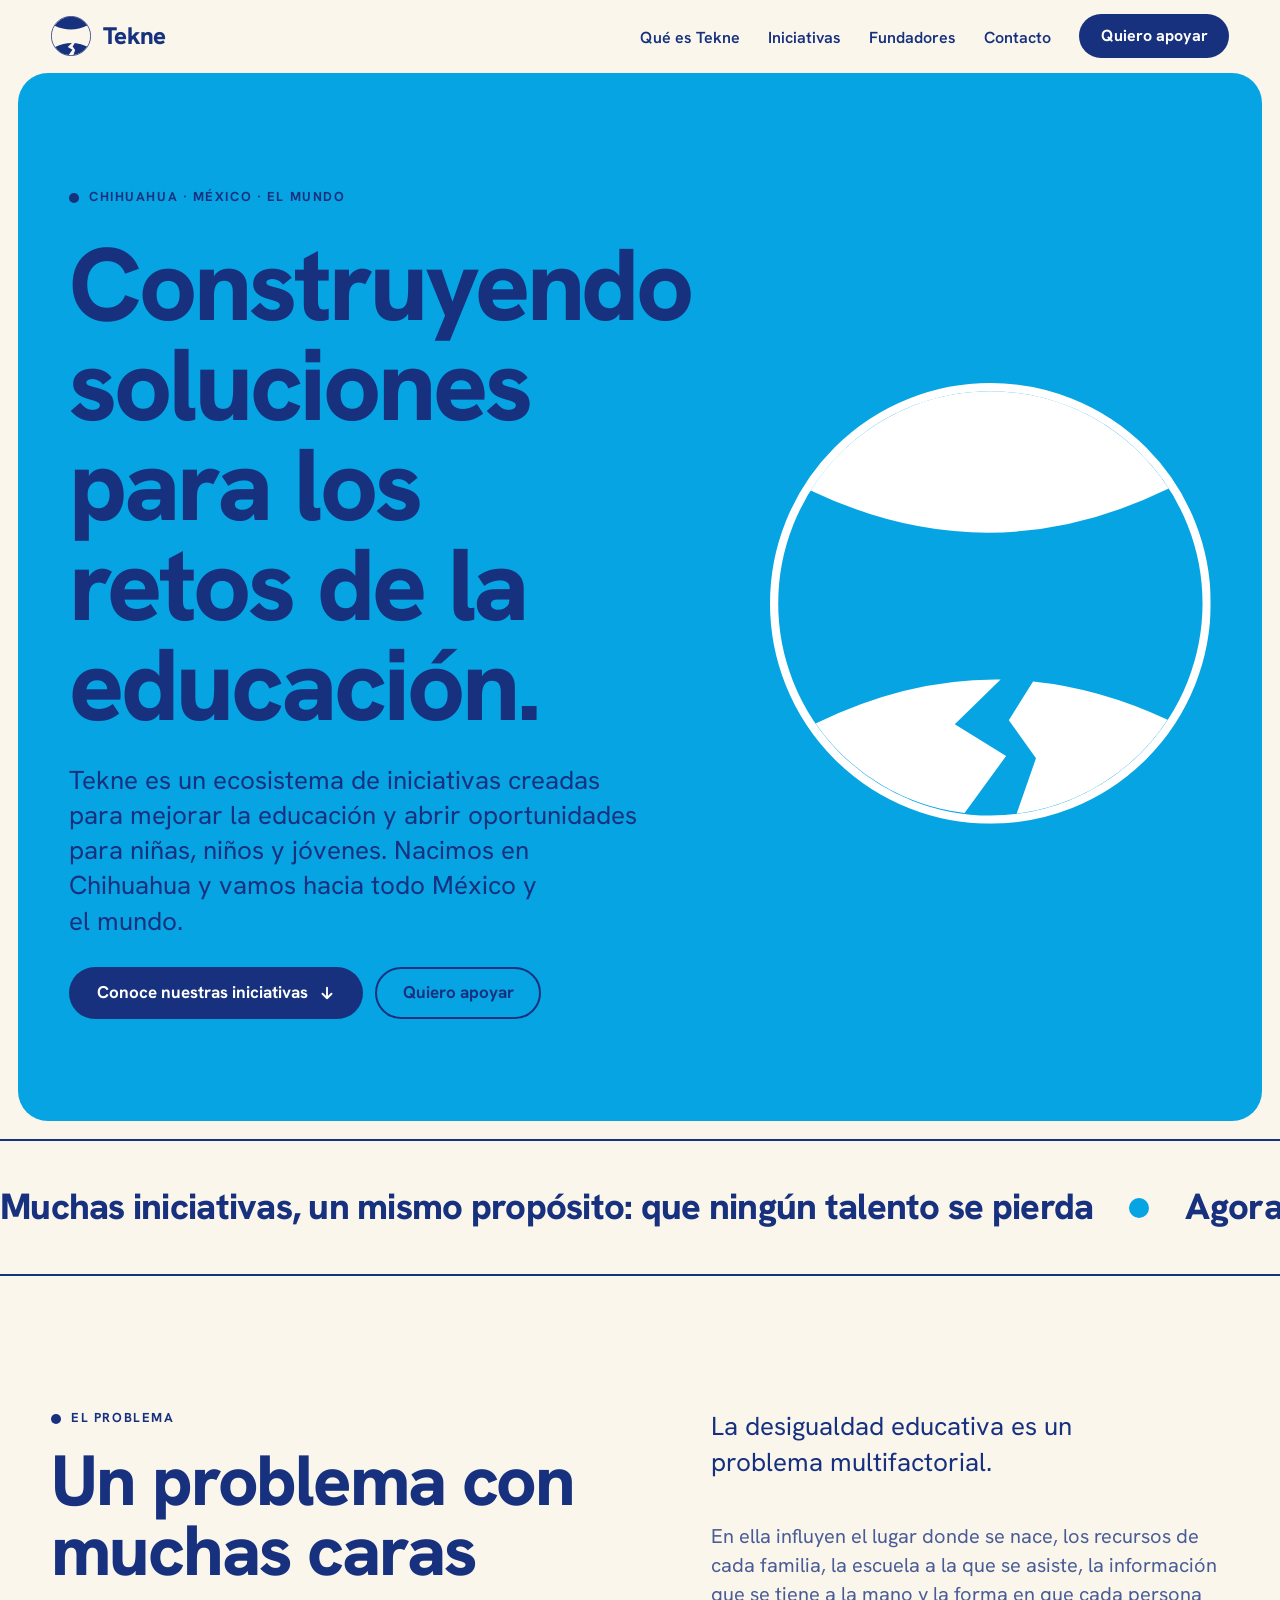
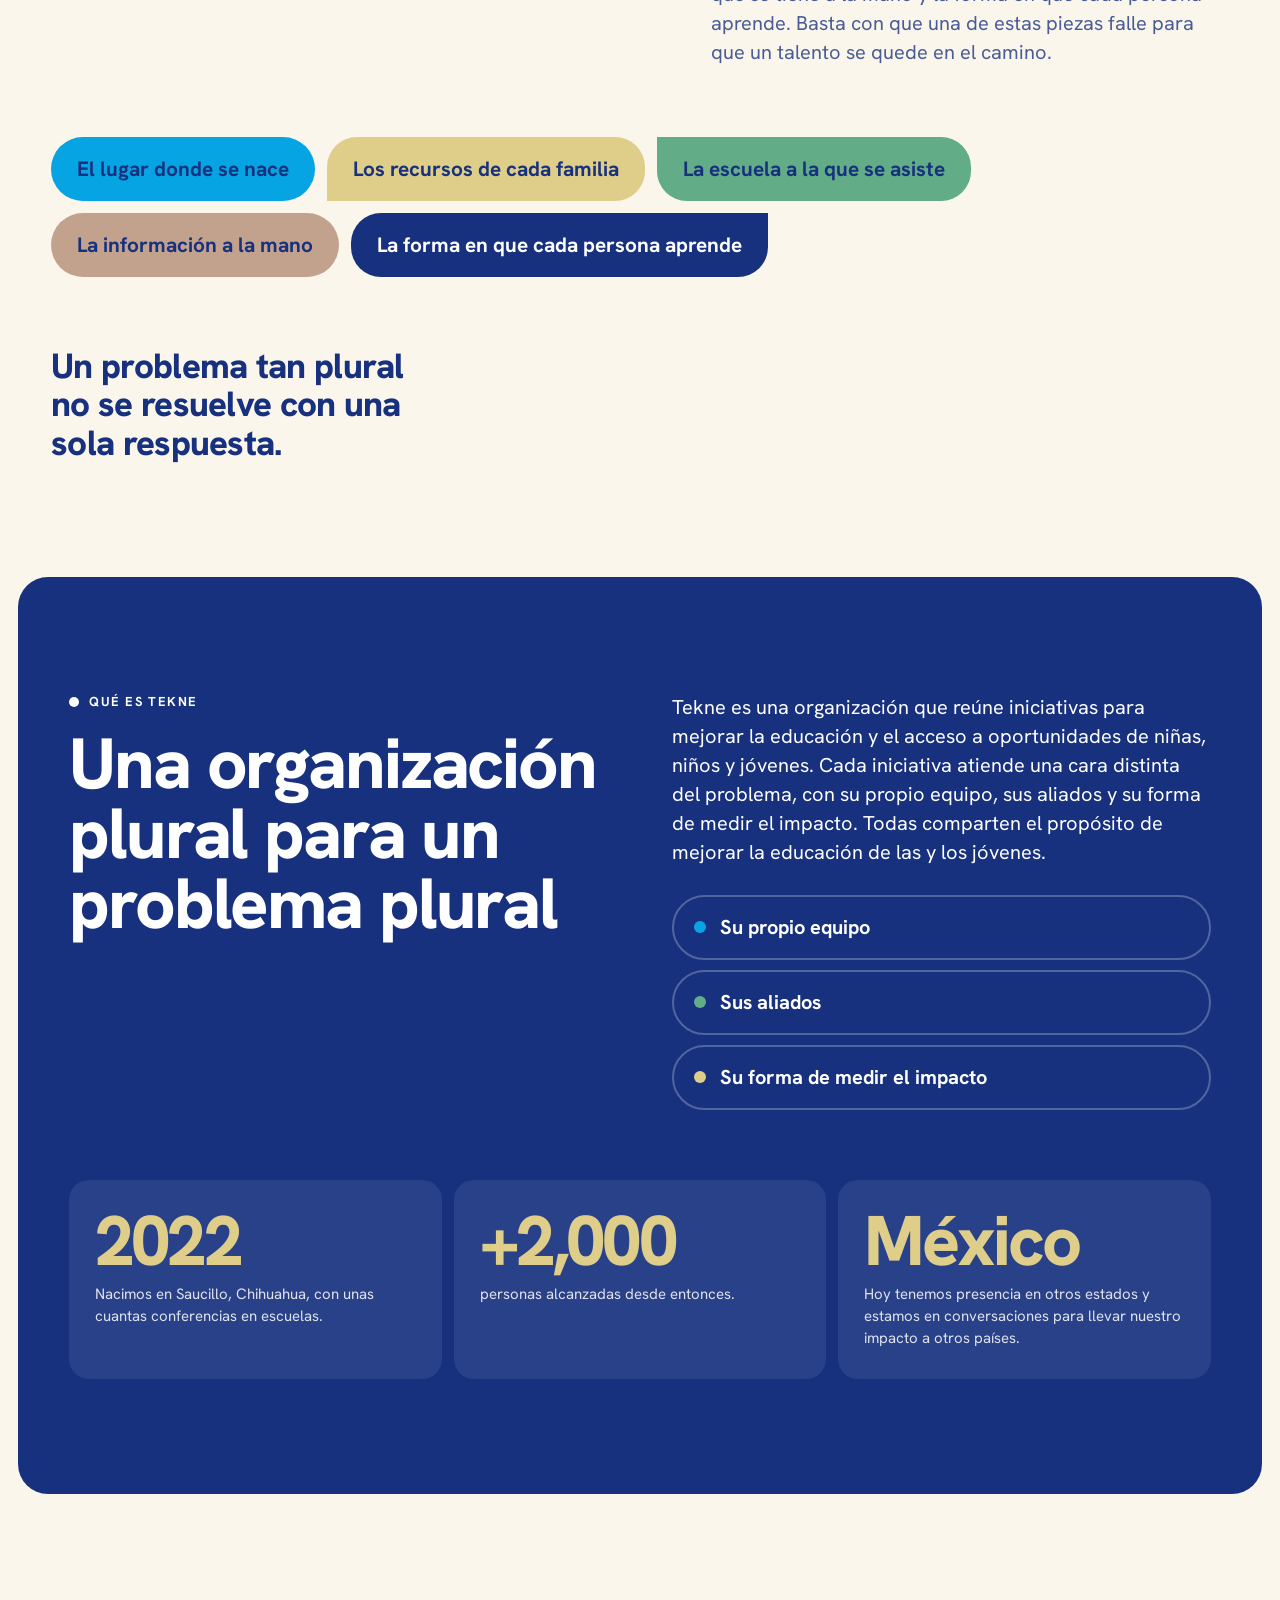
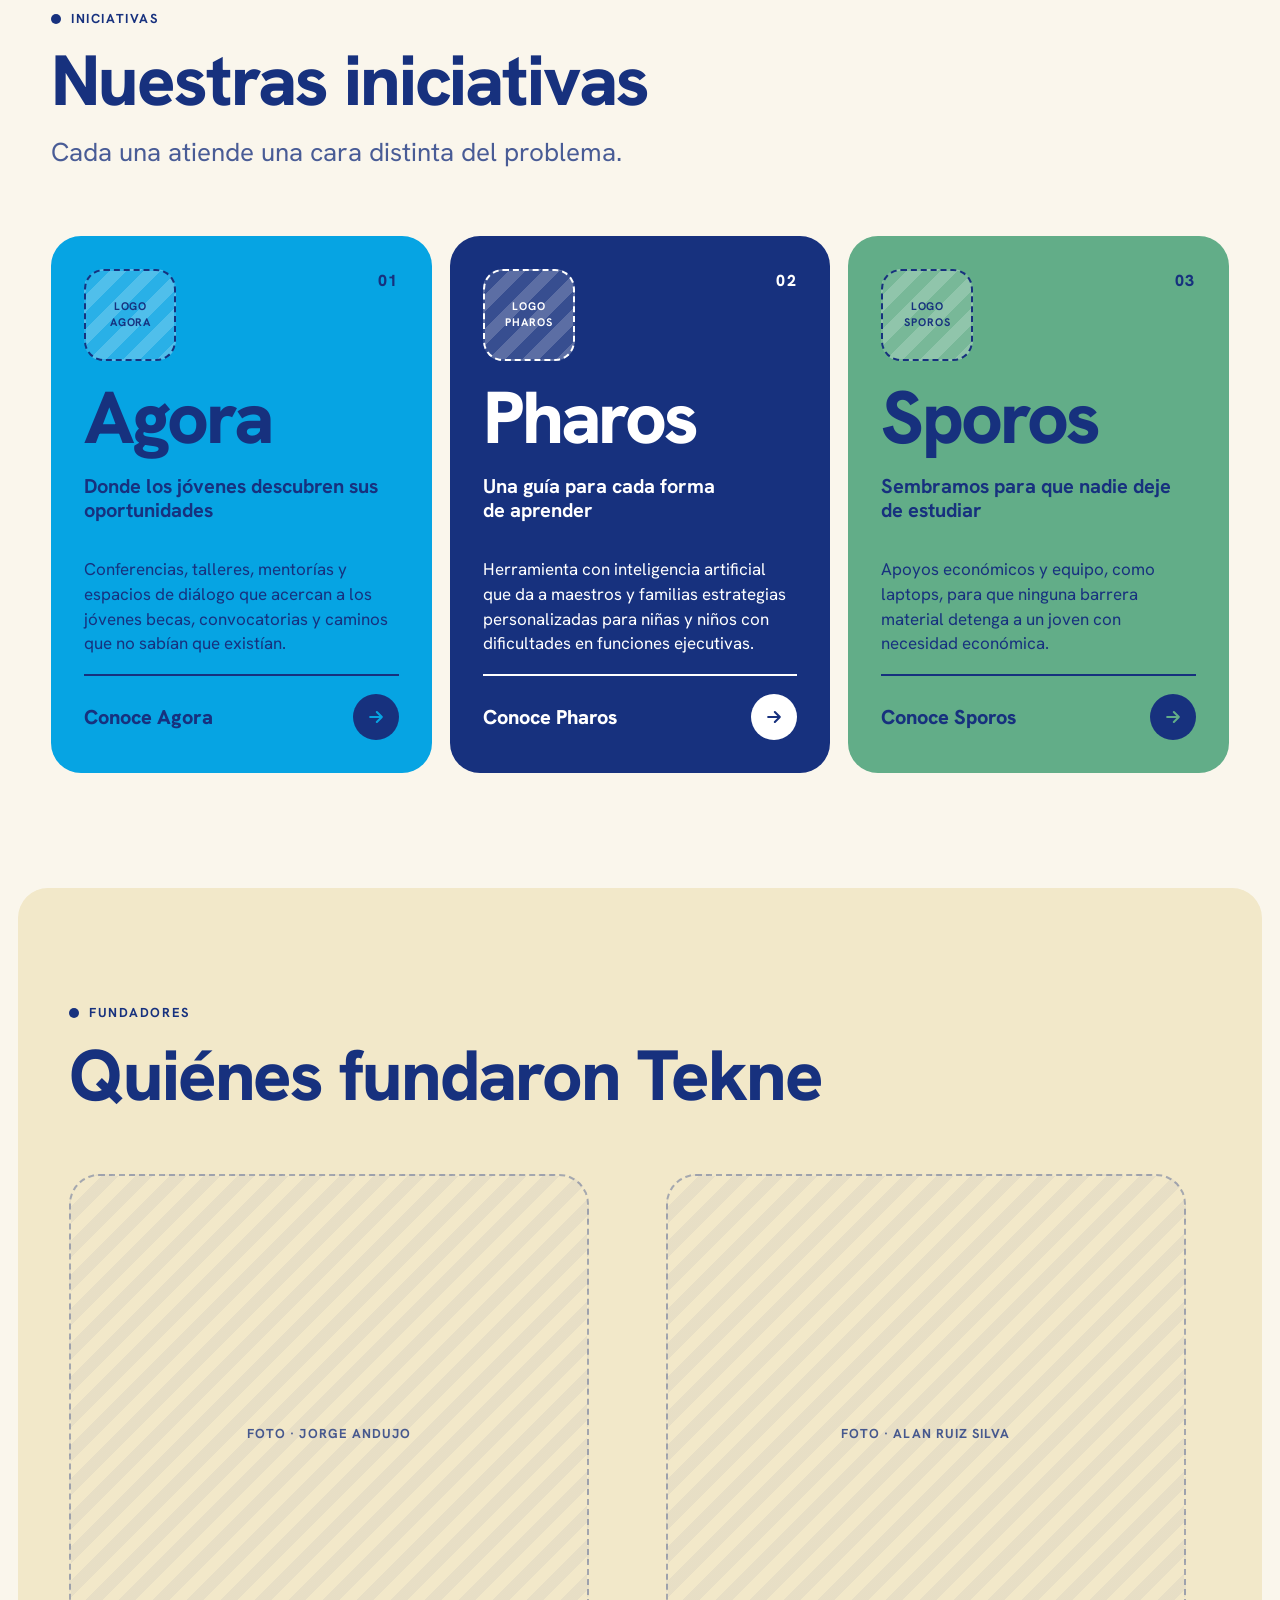
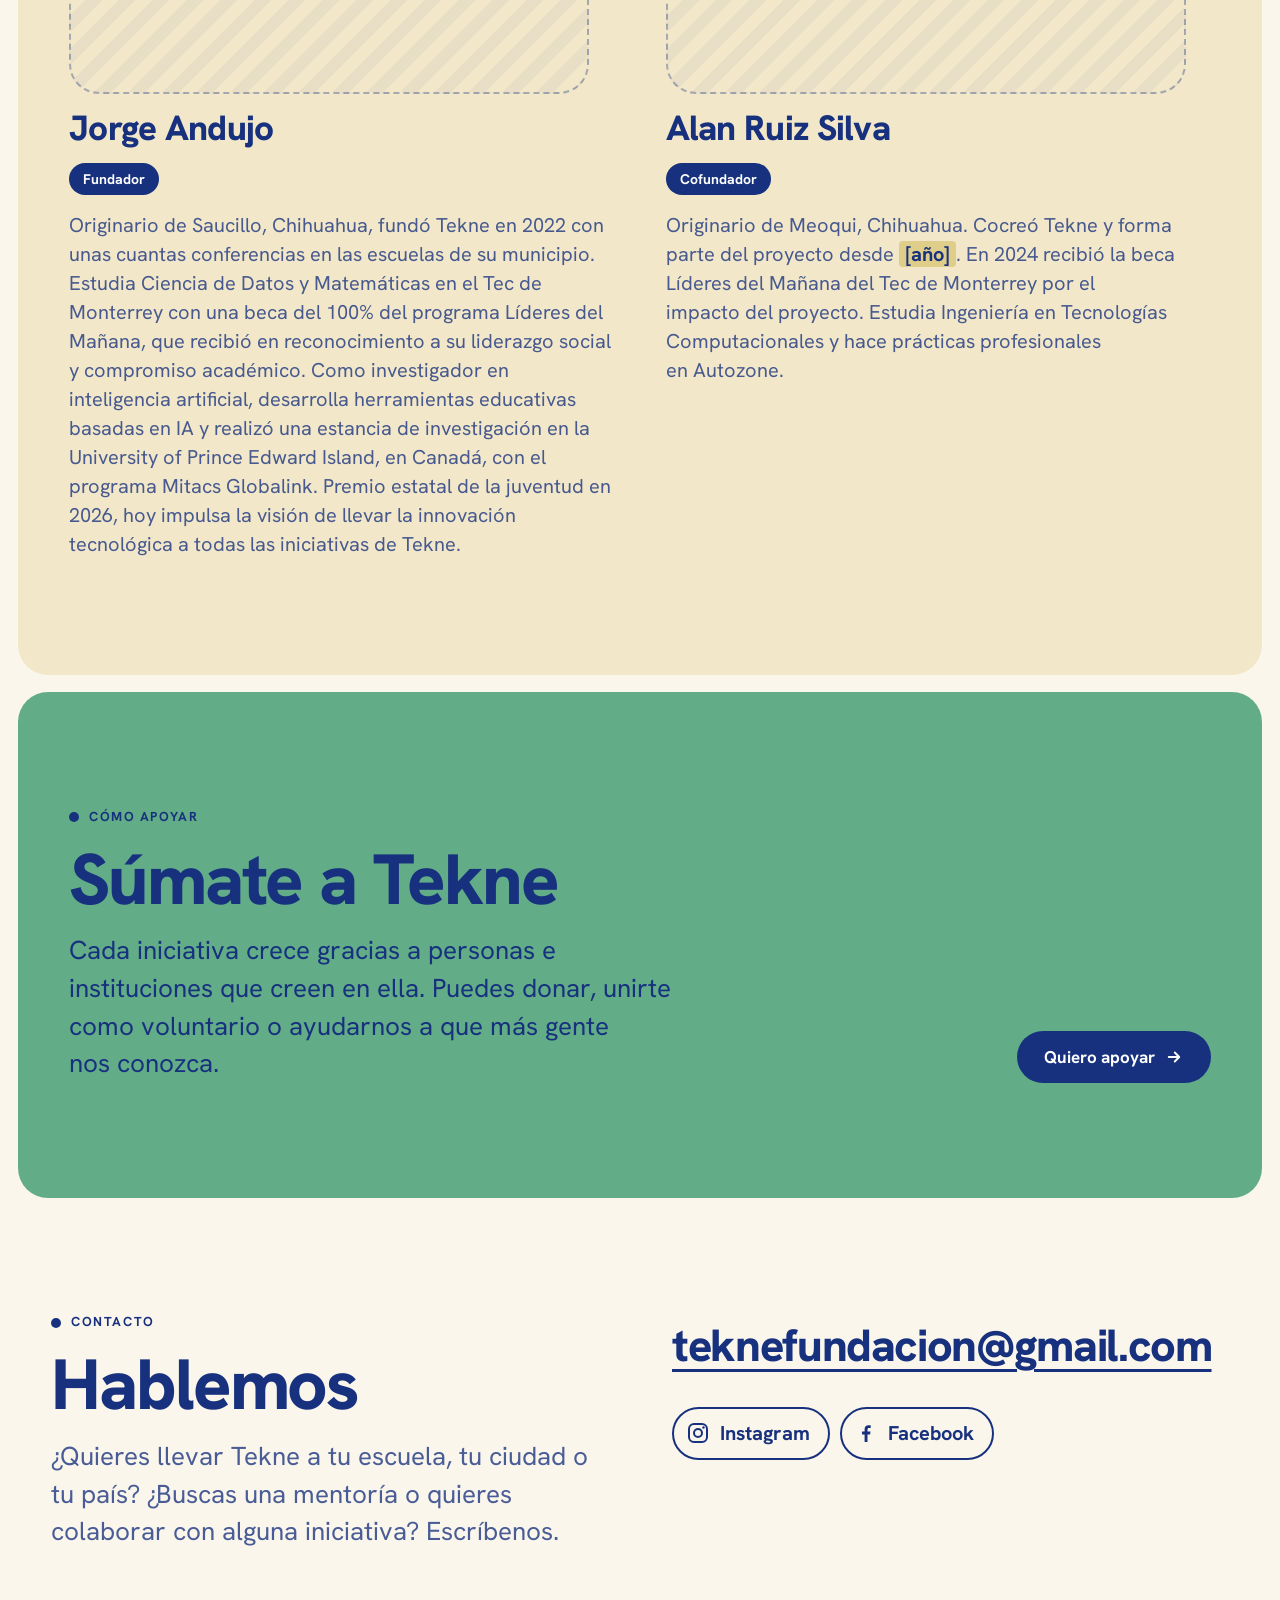
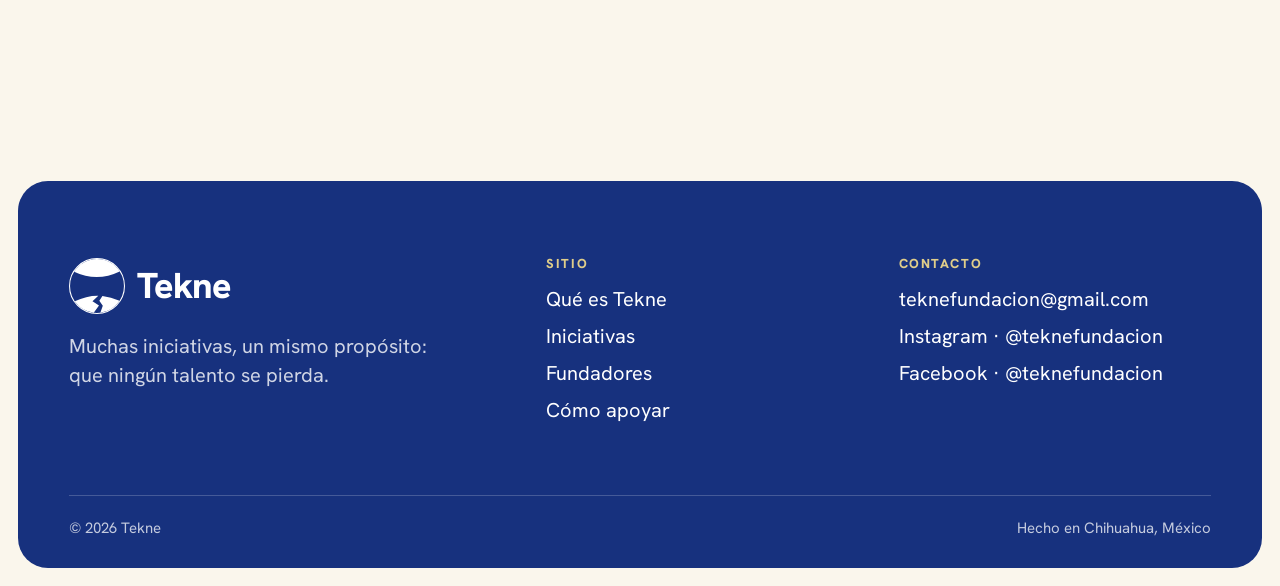
==== index.html @ 8bc3de54 "Build Tekne static website for GitHub Pages Home, support page and one page per initiative (Agora, P" ====
<!DOCTYPE html>
<html lang="es-MX">
<head>
  <meta charset="utf-8">
  <meta name="viewport" content="width=device-width, initial-scale=1, viewport-fit=cover">
  <title>Tekne · Soluciones para los retos de la educación</title>
  <meta name="description" content="Tekne es un ecosistema de iniciativas creadas para mejorar la educación y abrir oportunidades para niñas, niños y jóvenes. Nacimos en Chihuahua y vamos hacia todo México y el mundo.">
  <meta property="og:type" content="website">
  <meta property="og:title" content="Tekne · Soluciones para los retos de la educación">
  <meta property="og:description" content="Un ecosistema de iniciativas para mejorar la educación y abrir oportunidades para niñas, niños y jóvenes.">
  <meta property="og:image" content="assets/img/logo-tekne.png">
  <meta name="theme-color" content="#faf6ec">
  <link rel="icon" href="assets/img/logo.svg" type="image/svg+xml">
  <link rel="apple-touch-icon" href="assets/img/logo-tekne.png">
  <link rel="preconnect" href="https://fonts.googleapis.com">
  <link rel="preconnect" href="https://fonts.gstatic.com" crossorigin>
  <link href="https://fonts.googleapis.com/css2?family=Hanken+Grotesk:wght@400;500;600;700;800&display=swap" rel="stylesheet">
  <link rel="stylesheet" href="assets/css/styles.css">
  <script>document.documentElement.classList.add('js')</script>
  <script src="assets/js/main.js" defer></script>
</head>
<body>
  <!-- Logo de Tekne (se usa con <use href="#tekne-logo">; toma el color del texto) -->
  <svg width="0" height="0" style="position:absolute" aria-hidden="true" focusable="false">
    <symbol id="tekne-logo" viewBox="0 0 1932 1932">
      <path fill="currentColor" d="M178 471A930 930 0 0 1 1748 463Q963 845 178 471Z"/>
      <path fill="currentColor" d="M200 1493Q605.5 1294.6 1011 1300.1L810 1496L1035 1635L853 1885A930 930 0 0 1 200 1493Z"/>
      <path fill="currentColor" d="M1153 1308.2Q1448 1338.1 1743 1476A930 930 0 0 1 1081 1888L1166 1645L1047 1478Z"/>
      <circle cx="966" cy="966" r="948" fill="none" stroke="currentColor" stroke-width="36"/>
    </symbol>
  </svg>

  <a class="skip-link" href="#contenido">Saltar al contenido</a>

  <header class="site-header">
    <div class="container header-inner">
      <a class="brand" href="index.html" aria-label="Tekne, inicio">
        <svg class="brand-mark" aria-hidden="true"><use href="#tekne-logo"/></svg>
        <span>Tekne</span>
      </a>
      <button class="nav-toggle" type="button" aria-expanded="false" aria-controls="menu">
        <span class="sr-only">Abrir menú</span>
        <span class="nav-toggle-bars" aria-hidden="true"></span>
      </button>
      <nav class="site-nav" id="menu" aria-label="Principal">
        <ul>
          <li><a href="index.html#tekne">Qué es Tekne</a></li>
          <li><a href="index.html#iniciativas">Iniciativas</a></li>
          <li><a href="index.html#fundadores">Fundadores</a></li>
          <li><a href="index.html#contacto">Contacto</a></li>
        </ul>
        <a class="btn btn--primary" href="como-apoyar.html">Quiero apoyar</a>
      </nav>
    </div>
  </header>

  <main id="contenido">

    <!-- ===== Hero ===== -->
    <section class="panel panel--azure hero" aria-labelledby="hero-title">
      <div class="container hero-inner">
        <div class="hero-text">
          <p class="eyebrow">Chihuahua · México · el mundo</p>
          <h1 class="hero-title" id="hero-title">Construyendo soluciones para los retos de la educación.</h1>
          <p class="lead">Tekne es un ecosistema de iniciativas creadas para mejorar la educación y abrir oportunidades para niñas, niños y jóvenes. Nacimos en Chihuahua y vamos hacia todo México y el mundo.</p>
          <div class="btn-row">
            <a class="btn btn--primary" href="#iniciativas">Conoce nuestras iniciativas
              <svg class="arrow" width="18" height="18" viewBox="0 0 24 24" fill="none" stroke="currentColor" stroke-width="2.5" stroke-linecap="round" stroke-linejoin="round" aria-hidden="true"><path d="M12 5v14M6 13l6 6 6-6"/></svg>
            </a>
            <a class="btn btn--outline" href="como-apoyar.html">Quiero apoyar</a>
          </div>
        </div>
        <svg class="hero-mark" viewBox="0 0 1932 1932" aria-hidden="true"><use href="#tekne-logo"/></svg>
      </div>
    </section>

    <!-- ===== Marquesina ===== -->
    <div class="marquee">
      <div class="marquee-track">
        <p class="marquee-group">
          <span>Muchas iniciativas, un mismo propósito: que ningún talento se pierda</span>
          <span class="marquee-dot" style="background:var(--azure)" aria-hidden="true"></span>
          <span>Agora</span>
          <span class="marquee-dot" style="background:var(--green)" aria-hidden="true"></span>
          <span>Pharos</span>
          <span class="marquee-dot" style="background:var(--sand)" aria-hidden="true"></span>
          <span>Sporos</span>
          <span class="marquee-dot" style="background:var(--clay)" aria-hidden="true"></span>
        </p>
        <p class="marquee-group" aria-hidden="true">
          <span>Muchas iniciativas, un mismo propósito: que ningún talento se pierda</span>
          <span class="marquee-dot" style="background:var(--azure)"></span>
          <span>Agora</span>
          <span class="marquee-dot" style="background:var(--green)"></span>
          <span>Pharos</span>
          <span class="marquee-dot" style="background:var(--sand)"></span>
          <span>Sporos</span>
          <span class="marquee-dot" style="background:var(--clay)"></span>
        </p>
      </div>
    </div>

    <!-- ===== El problema ===== -->
    <section class="section" id="problema" aria-labelledby="problema-title">
      <div class="container">
        <div class="split split--wide-left reveal">
          <div class="section-head" style="margin-bottom:0">
            <p class="eyebrow">El problema</p>
            <h2 id="problema-title">Un problema con muchas caras</h2>
          </div>
          <div class="prose">
            <p class="lead" style="color:var(--ink)">La desigualdad educativa es un problema multifactorial.</p>
            <p>En ella influyen el lugar donde se nace, los recursos de cada familia, la escuela a la que se asiste, la información que se tiene a la mano y la forma en que cada persona aprende. Basta con que una de estas piezas falle para que un talento se quede en el camino.</p>
          </div>
        </div>
        <ul class="faces reveal" role="list" aria-label="Factores de la desigualdad educativa" style="list-style:none;padding:0">
          <li class="face">El lugar donde se nace</li>
          <li class="face">Los recursos de cada familia</li>
          <li class="face">La escuela a la que se asiste</li>
          <li class="face">La información a la mano</li>
          <li class="face">La forma en que cada persona aprende</li>
        </ul>
        <p class="statement reveal">Un problema tan plural no se resuelve con una sola respuesta.</p>
      </div>
    </section>

    <!-- ===== Qué es Tekne ===== -->
    <section class="panel panel--navy section" id="tekne" aria-labelledby="tekne-title">
      <div class="container">
        <div class="split reveal">
          <div class="section-head" style="margin-bottom:0">
            <p class="eyebrow">Qué es Tekne</p>
            <h2 id="tekne-title">Una organización plural para un problema plural</h2>
          </div>
          <div>
            <p>Tekne es una organización que reúne iniciativas para mejorar la educación y el acceso a oportunidades de niñas, niños y jóvenes. Cada iniciativa atiende una cara distinta del problema, con su propio equipo, sus aliados y su forma de medir el impacto. Todas comparten el propósito de mejorar la educación de las y los jóvenes.</p>
            <ul class="pillars">
              <li>Su propio equipo</li>
              <li>Sus aliados</li>
              <li>Su forma de medir el impacto</li>
            </ul>
          </div>
        </div>
        <div class="stats reveal">
          <div class="stat">
            <span class="stat-figure">2022</span>
            <p>Nacimos en Saucillo, Chihuahua, con unas cuantas conferencias en escuelas.</p>
          </div>
          <div class="stat">
            <span class="stat-figure">+2,000</span>
            <p>personas alcanzadas desde entonces.</p>
          </div>
          <div class="stat">
            <span class="stat-figure">México</span>
            <p>Hoy tenemos presencia en otros estados y estamos en conversaciones para llevar nuestro impacto a otros países.</p>
          </div>
        </div>
      </div>
    </section>

    <!-- ===== Iniciativas =====
         Para agregar una iniciativa: copia una tarjeta <a class="initiative-card">,
         cambia data-accent, href, número, nombre y textos. -->
    <section class="section" id="iniciativas" aria-labelledby="iniciativas-title">
      <div class="container">
        <div class="section-head reveal">
          <p class="eyebrow">Iniciativas</p>
          <h2 id="iniciativas-title">Nuestras iniciativas</h2>
          <p>Cada una atiende una cara distinta del problema.</p>
        </div>

        <div class="cards">
          <a class="initiative-card reveal" data-accent="azure" href="iniciativas/agora.html">
            <div class="initiative-card-top">
              <div class="ph ph--square ph--on-color">Logo Agora</div>
              <span class="initiative-card-num">01</span>
            </div>
            <h3>Agora</h3>
            <p class="initiative-card-motto">Donde los jóvenes descubren sus oportunidades</p>
            <p class="initiative-card-desc">Conferencias, talleres, mentorías y espacios de diálogo que acercan a los jóvenes becas, convocatorias y caminos que no sabían que existían.</p>
            <span class="initiative-card-cta">Conoce Agora
              <span class="arrow-circle" aria-hidden="true"><svg width="20" height="20" viewBox="0 0 24 24" fill="none" stroke="currentColor" stroke-width="2.5" stroke-linecap="round" stroke-linejoin="round"><path d="M5 12h14M13 6l6 6-6 6"/></svg></span>
            </span>
          </a>

          <a class="initiative-card reveal" data-accent="navy" href="iniciativas/pharos.html">
            <div class="initiative-card-top">
              <div class="ph ph--square ph--on-color">Logo Pharos</div>
              <span class="initiative-card-num">02</span>
            </div>
            <h3>Pharos</h3>
            <p class="initiative-card-motto">Una guía para cada forma de aprender</p>
            <p class="initiative-card-desc">Herramienta con inteligencia artificial que da a maestros y familias estrategias personalizadas para niñas y niños con dificultades en funciones ejecutivas.</p>
            <span class="initiative-card-cta">Conoce Pharos
              <span class="arrow-circle" aria-hidden="true"><svg width="20" height="20" viewBox="0 0 24 24" fill="none" stroke="currentColor" stroke-width="2.5" stroke-linecap="round" stroke-linejoin="round"><path d="M5 12h14M13 6l6 6-6 6"/></svg></span>
            </span>
          </a>

          <a class="initiative-card reveal" data-accent="green" href="iniciativas/sporos.html">
            <div class="initiative-card-top">
              <div class="ph ph--square ph--on-color">Logo Sporos</div>
              <span class="initiative-card-num">03</span>
            </div>
            <h3>Sporos</h3>
            <p class="initiative-card-motto">Sembramos para que nadie deje de estudiar</p>
            <p class="initiative-card-desc">Apoyos económicos y equipo, como laptops, para que ninguna barrera material detenga a un joven con necesidad económica.</p>
            <span class="initiative-card-cta">Conoce Sporos
              <span class="arrow-circle" aria-hidden="true"><svg width="20" height="20" viewBox="0 0 24 24" fill="none" stroke="currentColor" stroke-width="2.5" stroke-linecap="round" stroke-linejoin="round"><path d="M5 12h14M13 6l6 6-6 6"/></svg></span>
            </span>
          </a>
        </div>
      </div>
    </section>

    <!-- ===== Fundadores ===== -->
    <section class="panel panel--cream section" id="fundadores" aria-labelledby="fundadores-title">
      <div class="container">
        <div class="section-head reveal">
          <p class="eyebrow">Fundadores</p>
          <h2 id="fundadores-title">Quiénes fundaron Tekne</h2>
        </div>
        <div class="people people--two">
          <article class="person reveal">
            <!-- Reemplaza el placeholder por: <img class="photo" src="assets/img/jorge-andujo.jpg" alt="Jorge Andujo"> -->
            <div class="ph ph--photo">Foto · Jorge Andujo</div>
            <h3 class="person-name">Jorge Andujo</h3>
            <span class="person-role">Fundador</span>
            <p class="person-bio">Originario de Saucillo, Chihuahua, fundó Tekne en 2022 con unas cuantas conferencias en las escuelas de su municipio. Estudia Ciencia de Datos y Matemáticas en el Tec de Monterrey con una beca del 100% del programa Líderes del Mañana, que recibió en reconocimiento a su liderazgo social y compromiso académico. Como investigador en inteligencia artificial, desarrolla herramientas educativas basadas en IA y realizó una estancia de investigación en la University of Prince Edward Island, en Canadá, con el programa Mitacs Globalink. Premio estatal de la juventud en 2026, hoy impulsa la visión de llevar la innovación tecnológica a todas las iniciativas de Tekne.</p>
          </article>
          <article class="person reveal">
            <div class="ph ph--photo">Foto · Alan Ruiz Silva</div>
            <h3 class="person-name">Alan Ruiz Silva</h3>
            <span class="person-role">Cofundador</span>
            <p class="person-bio">Originario de Meoqui, Chihuahua. Cocreó Tekne y forma parte del proyecto desde <span class="pendiente">[año]</span>. En 2024 recibió la beca Líderes del Mañana del Tec de Monterrey por el impacto del proyecto. Estudia Ingeniería en Tecnologías Computacionales y hace prácticas profesionales en Autozone.</p>
          </article>
        </div>
      </div>
    </section>

    <!-- ===== Cómo apoyar ===== -->
    <section class="panel panel--green section" id="apoyar" aria-labelledby="apoyar-title">
      <div class="container support-inner reveal">
        <div class="section-head" style="margin-bottom:0">
          <p class="eyebrow">Cómo apoyar</p>
          <h2 id="apoyar-title">Súmate a Tekne</h2>
          <p style="color:inherit">Cada iniciativa crece gracias a personas e instituciones que creen en ella. Puedes donar, unirte como voluntario o ayudarnos a que más gente nos conozca.</p>
        </div>
        <div class="btn-row">
          <a class="btn btn--primary" href="como-apoyar.html">Quiero apoyar
            <svg class="arrow" width="18" height="18" viewBox="0 0 24 24" fill="none" stroke="currentColor" stroke-width="2.5" stroke-linecap="round" stroke-linejoin="round" aria-hidden="true"><path d="M5 12h14M13 6l6 6-6 6"/></svg>
          </a>
        </div>
      </div>
    </section>

    <!-- ===== Contacto ===== -->
    <section class="section" id="contacto" aria-labelledby="contacto-title">
      <div class="container split reveal">
        <div class="section-head" style="margin-bottom:0">
          <p class="eyebrow">Contacto</p>
          <h2 id="contacto-title">Hablemos</h2>
          <p>¿Quieres llevar Tekne a tu escuela, tu ciudad o tu país? ¿Buscas una mentoría o quieres colaborar con alguna iniciativa? Escríbenos.</p>
        </div>
        <div style="display:grid;gap:28px;align-content:end">
          <a class="contact-email" href="mailto:teknefundacion@gmail.com">teknefundacion@gmail.com</a>
          <ul class="socials">
            <li><a class="social" href="https://www.instagram.com/teknefundacion" target="_blank" rel="noopener">
              <svg viewBox="0 0 24 24" fill="none" stroke="currentColor" stroke-width="2" aria-hidden="true"><rect x="3" y="3" width="18" height="18" rx="5"/><circle cx="12" cy="12" r="4"/><circle cx="17.5" cy="6.5" r="1.2" fill="currentColor" stroke="none"/></svg>
              Instagram <span class="sr-only">(se abre en otra pestaña)</span></a></li>
            <li><a class="social" href="https://www.facebook.com/teknefundacion" target="_blank" rel="noopener">
              <svg viewBox="0 0 24 24" fill="currentColor" aria-hidden="true"><path d="M13.5 21v-7.5h2.6l.4-3h-3V8.6c0-.9.3-1.5 1.6-1.5h1.6V4.4c-.3 0-1.2-.1-2.3-.1-2.3 0-3.8 1.4-3.8 3.9v2.3H8v3h2.6V21h2.9Z"/></svg>
              Facebook <span class="sr-only">(se abre en otra pestaña)</span></a></li>
          </ul>
        </div>
      </div>
    </section>

  </main>

  <footer class="site-footer">
    <div class="container">
      <div class="footer-grid">
        <div class="footer-brand">
          <a class="brand" href="index.html" aria-label="Tekne, inicio">
            <svg class="brand-mark" aria-hidden="true"><use href="#tekne-logo"/></svg>
            <span>Tekne</span>
          </a>
          <p>Muchas iniciativas, un mismo propósito: que ningún talento se pierda.</p>
        </div>
        <div class="footer-col">
          <h2>Sitio</h2>
          <ul>
            <li><a href="index.html#tekne">Qué es Tekne</a></li>
            <li><a href="index.html#iniciativas">Iniciativas</a></li>
            <li><a href="index.html#fundadores">Fundadores</a></li>
            <li><a href="como-apoyar.html">Cómo apoyar</a></li>
          </ul>
        </div>
        <div class="footer-col">
          <h2>Contacto</h2>
          <ul>
            <li><a href="mailto:teknefundacion@gmail.com">teknefundacion@gmail.com</a></li>
            <li><a href="https://www.instagram.com/teknefundacion" target="_blank" rel="noopener">Instagram · @teknefundacion</a></li>
            <li><a href="https://www.facebook.com/teknefundacion" target="_blank" rel="noopener">Facebook · @teknefundacion</a></li>
          </ul>
        </div>
      </div>
      <div class="footer-bottom">
        <span>© <span data-year>2026</span> Tekne</span>
        <span>Hecho en Chihuahua, México</span>
      </div>
    </div>
  </footer>
</body>
</html>
---- assets/css/styles.css ----
/* ==========================================================================
   Tekne · hoja de estilos
   Para cambiar la paleta, edita solo las variables de :root.
   ========================================================================== */

:root {
  /* Paleta */
  --azure: #06a4e3;
  --navy: #17317e;
  --sand: #dfcd8a;
  --green: #62ad88;
  --clay: #c2a28d;
  --paper: #faf6ec;
  --cream: #f2e8c9;
  --white: #ffffff;

  --ink: var(--navy);
  --ink-soft: rgba(23, 49, 126, 0.78);
  --line: rgba(23, 49, 126, 0.18);

  /* Tipografía */
  --font: "Hanken Grotesk", system-ui, -apple-system, "Segoe UI", Roboto, sans-serif;
  --fs-body: clamp(1.0625rem, 0.98rem + 0.35vw, 1.25rem);
  --fs-small: 0.9375rem;
  --fs-h1: clamp(2.75rem, 1.1rem + 6.6vw, 7.25rem);
  --fs-h2: clamp(2.25rem, 1.25rem + 4vw, 4.875rem);
  --fs-h3: clamp(1.5rem, 1.15rem + 1.3vw, 2.25rem);
  --fs-lead: clamp(1.1875rem, 1rem + 0.8vw, 1.625rem);

  /* Forma y espacio */
  --radius-sm: 12px;
  --radius: 20px;
  --radius-lg: 30px;
  --gutter: clamp(16px, 4vw, 55px);
  --panel-inset: clamp(8px, 1.4vw, 20px);
  --section: clamp(70px, 9vw, 130px);
  --max: 1440px;
  --header-h: 72px;

  color-scheme: light;
}

/* Colores por iniciativa: data-accent="azure|navy|green|sand|clay" */
[data-accent="azure"] { --accent: var(--azure); --on-accent: var(--navy); }
[data-accent="navy"]  { --accent: var(--navy);  --on-accent: var(--white); }
[data-accent="green"] { --accent: var(--green); --on-accent: var(--navy); }
[data-accent="sand"]  { --accent: var(--sand);  --on-accent: var(--navy); }
[data-accent="clay"]  { --accent: var(--clay);  --on-accent: var(--navy); }

/* ---------- Base ---------- */

*, *::before, *::after { box-sizing: border-box; }

html {
  -webkit-text-size-adjust: 100%;
  scroll-behavior: smooth;
  scroll-padding-top: calc(var(--header-h) + 16px);
}

body {
  margin: 0;
  background: var(--paper);
  color: var(--ink);
  font-family: var(--font);
  font-size: var(--fs-body);
  line-height: 1.45;
  overflow-x: hidden;
}

img, svg { display: block; max-width: 100%; }

h1, h2, h3, h4, p, ul, ol, figure, blockquote { margin: 0; }

h1, h2, h3 {
  font-weight: 800;
  letter-spacing: -0.03em;
  line-height: 0.98;
  text-wrap: balance;
}
h1 { font-size: var(--fs-h1); }
h2 { font-size: var(--fs-h2); }
h3 { font-size: var(--fs-h3); line-height: 1.05; letter-spacing: -0.02em; }

p { text-wrap: pretty; }
p + p { margin-top: 1em; }

a { color: inherit; }

:focus-visible {
  outline: 3px solid var(--azure);
  outline-offset: 3px;
  border-radius: 6px;
}

.sr-only {
  position: absolute; width: 1px; height: 1px; padding: 0; margin: -1px;
  overflow: hidden; clip: rect(0, 0, 0, 0); white-space: nowrap; border: 0;
}

.skip-link {
  position: absolute; left: 16px; top: -100px; z-index: 100;
  background: var(--navy); color: var(--white);
  padding: 10px 16px; border-radius: var(--radius-sm);
}
.skip-link:focus { top: 12px; }

/* ---------- Layout ---------- */

.container {
  width: 100%;
  max-width: var(--max);
  margin-inline: auto;
  padding-inline: var(--gutter);
}

.section { padding-block: var(--section); }
.section--tight { padding-block: calc(var(--section) * 0.6); }

/* Bloque de color con esquinas redondeadas, separado del borde de la pantalla */
.panel {
  margin-inline: var(--panel-inset);
  border-radius: var(--radius-lg);
  position: relative;
  overflow: hidden;
}
.panel + .panel { margin-top: var(--panel-inset); }

.panel--azure { background: var(--azure); color: var(--navy); }
.panel--navy  { background: var(--navy);  color: var(--white); }
.panel--green { background: var(--green); color: var(--navy); }
.panel--sand  { background: var(--sand);  color: var(--navy); }
.panel--cream { background: var(--cream); color: var(--navy); }
.panel--accent { background: var(--accent); color: var(--on-accent); }

.split {
  display: grid;
  gap: clamp(28px, 5vw, 85px);
}
@media (min-width: 900px) {
  .split { grid-template-columns: 1fr 1fr; align-items: start; }
  .split--wide-left { grid-template-columns: 1.15fr 1fr; }
}

.section-head {
  display: grid;
  gap: 18px;
  margin-bottom: clamp(36px, 5vw, 70px);
  max-width: 980px;
}
.section-head p:not(.eyebrow) { color: var(--ink-soft); font-size: var(--fs-lead); }
.panel--navy .section-head p:not(.eyebrow) { color: rgba(255, 255, 255, 0.82); }

.eyebrow {
  display: inline-flex;
  align-items: center;
  gap: 10px;
  font-size: 0.8125rem;
  font-weight: 700;
  letter-spacing: 0.12em;
  text-transform: uppercase;
}
.eyebrow::before {
  content: "";
  width: 10px; height: 10px;
  border-radius: 50%;
  background: currentColor;
}

.lead { font-size: var(--fs-lead); line-height: 1.35; }

/* ---------- Botones ---------- */

.btn-row { display: flex; flex-wrap: wrap; gap: 12px; }

.btn {
  display: inline-flex;
  align-items: center;
  justify-content: center;
  gap: 0.6em;
  min-height: 52px;
  padding: 0.8em 1.5em;
  border: 2px solid transparent;
  border-radius: 999px;
  font: inherit;
  font-size: 1.0625rem;
  font-weight: 700;
  line-height: 1.1;
  text-decoration: none;
  cursor: pointer;
  transition: transform 0.2s ease, background-color 0.2s ease, color 0.2s ease;
}
.btn:hover { transform: translateY(-2px); }
.btn .arrow { transition: transform 0.2s ease; }
.btn:hover .arrow { transform: translateX(4px); }

.btn--primary { background: var(--navy); color: var(--white); }
.btn--primary:hover { background: #0f2462; }
.btn--light { background: var(--white); color: var(--navy); }
.btn--outline { border-color: currentColor; color: inherit; background: transparent; }
.btn--outline:hover { background: rgba(255, 255, 255, 0.18); }
/* Sobre fondos azul marino, el botón principal se invierte para que se vea */
.panel--navy .btn--primary,
[data-accent="navy"] .panel--accent .btn--primary { background: var(--white); color: var(--navy); }

/* ---------- Placeholders de fotos y logos ---------- */

.ph {
  display: grid;
  place-items: center;
  text-align: center;
  padding: 16px;
  border: 2px dashed rgba(23, 49, 126, 0.35);
  border-radius: var(--radius);
  background:
    repeating-linear-gradient(-45deg, rgba(23, 49, 126, 0.05) 0 12px, transparent 12px 24px),
    var(--cream);
  color: var(--ink-soft);
  font-size: 0.8125rem;
  font-weight: 700;
  letter-spacing: 0.08em;
  text-transform: uppercase;
}
.ph--photo  { aspect-ratio: 4 / 5; border-radius: var(--radius-lg); }
.ph--square { aspect-ratio: 1; }
.ph--logo   { aspect-ratio: 3 / 2; }
.ph--round  { aspect-ratio: 1; border-radius: 50%; }
/* Placeholder sobre fondo de color */
.ph--on-color {
  border-color: currentColor;
  background:
    repeating-linear-gradient(-45deg, rgba(255, 255, 255, 0.18) 0 12px, transparent 12px 24px),
    rgba(255, 255, 255, 0.14);
  color: inherit;
}

/* Fotos y logos reales (reemplazan a los placeholders) */
.photo {
  width: 100%;
  aspect-ratio: 4 / 5;
  object-fit: cover;
  border-radius: var(--radius-lg);
  background: var(--cream);
}
.logos img {
  width: 100%;
  aspect-ratio: 3 / 2;
  object-fit: contain;
  padding: 16px;
  border-radius: var(--radius);
  background: var(--white);
}
.page-hero-logo { width: min(100%, 320px); justify-self: start; }
@media (min-width: 900px) { .page-hero-logo { justify-self: end; } }

/* Texto pendiente de confirmar: se ve en el sitio para que sea fácil encontrarlo */
.pendiente {
  background: var(--sand);
  color: var(--navy);
  padding: 0 0.3em;
  border-radius: 4px;
  font-weight: 700;
}

.todo-box {
  border: 2px dashed var(--line);
  border-radius: var(--radius);
  padding: 18px 20px;
  font-size: var(--fs-small);
  color: var(--ink-soft);
}
.panel--navy .todo-box { border-color: rgba(255, 255, 255, 0.4); color: rgba(255, 255, 255, 0.85); }

/* ---------- Encabezado ---------- */

.site-header {
  position: sticky;
  top: 0;
  z-index: 50;
  background: rgba(250, 246, 236, 0.92);
  -webkit-backdrop-filter: saturate(1.4) blur(10px);
  backdrop-filter: saturate(1.4) blur(10px);
  border-bottom: 1px solid transparent;
  transition: border-color 0.2s ease;
}
.site-header.is-scrolled { border-bottom-color: var(--line); }

.header-inner {
  height: var(--header-h);
  display: flex;
  align-items: center;
  justify-content: space-between;
  gap: 24px;
}

.brand {
  display: inline-flex;
  align-items: center;
  gap: 12px;
  text-decoration: none;
  font-weight: 800;
  font-size: 1.5rem;
  letter-spacing: -0.03em;
}
.brand-mark { width: 40px; height: 40px; flex: none; }

.site-nav { display: flex; align-items: center; gap: 28px; }
.site-nav ul {
  display: flex;
  gap: 28px;
  list-style: none;
  padding: 0;
}
.site-nav ul a {
  text-decoration: none;
  font-weight: 600;
  font-size: 1rem;
  background: linear-gradient(currentColor, currentColor) 0 100% / 0 2px no-repeat;
  transition: background-size 0.25s ease;
  padding-bottom: 2px;
}
.site-nav ul a:hover { background-size: 100% 2px; }
.site-nav .btn { min-height: 44px; padding: 0.6em 1.2em; font-size: 1rem; }

.nav-toggle {
  display: none;
  width: 48px; height: 48px;
  border: 0;
  border-radius: 50%;
  background: var(--navy);
  color: var(--white);
  cursor: pointer;
  position: relative;
}
.nav-toggle-bars,
.nav-toggle-bars::before,
.nav-toggle-bars::after {
  position: absolute;
  left: 50%;
  width: 20px; height: 2px;
  margin-left: -10px;
  background: currentColor;
  border-radius: 2px;
  transition: transform 0.25s ease, opacity 0.2s ease;
}
.nav-toggle-bars { top: 50%; margin-top: -1px; }
.nav-toggle-bars::before, .nav-toggle-bars::after { content: ""; left: 0; margin-left: 0; }
.nav-toggle-bars::before { top: -6px; }
.nav-toggle-bars::after { top: 6px; }
.nav-toggle[aria-expanded="true"] .nav-toggle-bars { background: transparent; }
.nav-toggle[aria-expanded="true"] .nav-toggle-bars::before { transform: translateY(6px) rotate(45deg); background: var(--white); }
.nav-toggle[aria-expanded="true"] .nav-toggle-bars::after { transform: translateY(-6px) rotate(-45deg); background: var(--white); }

@media (max-width: 959px) {
  .nav-toggle { display: inline-block; }
  .site-nav {
    position: fixed;
    top: var(--header-h);
    left: var(--panel-inset);
    right: var(--panel-inset);
    flex-direction: column;
    align-items: stretch;
    gap: 24px;
    padding: 28px 24px;
    border-radius: var(--radius-lg);
    background: var(--navy);
    color: var(--white);
    box-shadow: 0 24px 60px rgba(23, 49, 126, 0.25);
    opacity: 0;
    visibility: hidden;
    transform: translateY(-8px);
    transition: opacity 0.2s ease, transform 0.2s ease, visibility 0.2s;
  }
  .site-nav.is-open { opacity: 1; visibility: visible; transform: none; }
  .site-nav ul { flex-direction: column; gap: 6px; }
  .site-nav ul a { display: block; padding: 8px 0; font-size: 1.75rem; font-weight: 800; letter-spacing: -0.02em; }
  .site-nav .btn { background: var(--white); color: var(--navy); min-height: 52px; }
}

/* ---------- Hero (inicio) ---------- */

.hero {
  padding-block: clamp(56px, 9vw, 130px) clamp(56px, 8vw, 110px);
}
.hero-inner {
  display: grid;
  gap: 40px;
  align-items: center;
  position: relative;
  z-index: 1;
}
.hero-title { max-width: 12ch; }
.hero-text { display: grid; gap: 28px; }
.hero-text .lead { max-width: 38ch; }
.hero-mark {
  color: var(--white);
  width: min(100%, 520px);
  justify-self: center;
}
@media (min-width: 900px) {
  .hero-inner { grid-template-columns: 1.5fr 1fr; }
}
@media (max-width: 899px) {
  .hero-mark {
    position: absolute;
    width: 260px;
    right: -120px;
    top: -150px;
    opacity: 0.3;
    z-index: -1;
  }
}

/* ---------- Marquesina ---------- */

.marquee {
  overflow: hidden;
  padding-block: 22px;
  border-block: 2px solid var(--navy);
  margin-block: var(--panel-inset);
  background: var(--paper);
}
.marquee-track {
  display: flex;
  width: max-content;
  animation: marquee 40s linear infinite;
}
.marquee-group {
  display: flex;
  align-items: center;
  flex: none;
  gap: 36px;
  padding-right: 36px;
  font-size: clamp(1.375rem, 1rem + 1.6vw, 2.5rem);
  font-weight: 800;
  letter-spacing: -0.02em;
  white-space: nowrap;
}
.marquee-dot {
  width: 0.55em; height: 0.55em;
  border-radius: 50%;
  flex: none;
}
@keyframes marquee {
  to { transform: translateX(-50%); }
}

/* ---------- El problema ---------- */

.faces {
  display: flex;
  flex-wrap: wrap;
  gap: 12px;
  margin-top: clamp(40px, 6vw, 70px);
}
.face {
  display: inline-flex;
  align-items: center;
  min-height: 64px;
  padding: 14px 26px;
  font-weight: 700;
  font-size: clamp(1rem, 0.9rem + 0.5vw, 1.3125rem);
  line-height: 1.15;
}
.face:nth-child(5n + 1) { background: var(--azure); border-radius: 999px; }
.face:nth-child(5n + 2) { background: var(--sand);  border-radius: 30px 30px 30px 0; }
.face:nth-child(5n + 3) { background: var(--green); border-radius: 0 30px 30px 30px; }
.face:nth-child(5n + 4) { background: var(--clay);  border-radius: 999px; }
.face:nth-child(5n + 5) { background: var(--navy);  color: var(--white); border-radius: 30px 0 30px 30px; }

.statement {
  margin-top: clamp(40px, 6vw, 70px);
  font-size: var(--fs-h3);
  font-weight: 800;
  letter-spacing: -0.02em;
  line-height: 1.1;
  max-width: 24ch;
}

/* ---------- Qué es Tekne ---------- */

.stats {
  display: grid;
  gap: 12px;
  margin-top: clamp(40px, 6vw, 70px);
}
@media (min-width: 700px) { .stats { grid-template-columns: repeat(3, 1fr); } }
.stat {
  border-radius: var(--radius);
  padding: 26px 26px 30px;
  background: rgba(255, 255, 255, 0.08);
  display: grid;
  gap: 8px;
  align-content: start;
}
.stat-figure {
  font-size: clamp(2.75rem, 2rem + 3vw, 4.5rem);
  font-weight: 800;
  letter-spacing: -0.04em;
  line-height: 1;
  color: var(--sand);
}
.stat p { color: rgba(255, 255, 255, 0.85); font-size: var(--fs-small); }

.pillars {
  list-style: none;
  padding: 0;
  display: grid;
  gap: 10px;
  margin-top: 28px;
}
.pillars li {
  display: flex;
  align-items: center;
  gap: 14px;
  padding: 16px 20px;
  border: 2px solid rgba(255, 255, 255, 0.25);
  border-radius: 999px;
  font-weight: 700;
}
.pillars li::before {
  content: "";
  width: 12px; height: 12px;
  flex: none;
  border-radius: 50%;
  background: var(--azure);
}
.pillars li:nth-child(2)::before { background: var(--green); }
.pillars li:nth-child(3)::before { background: var(--sand); }

/* ---------- Tarjetas de iniciativa ---------- */

.cards {
  display: grid;
  gap: var(--panel-inset);
}
@media (min-width: 760px) { .cards { grid-template-columns: repeat(2, 1fr); } }
@media (min-width: 1100px) { .cards { grid-template-columns: repeat(3, 1fr); } }

.initiative-card {
  display: flex;
  flex-direction: column;
  gap: 18px;
  min-height: 520px;
  padding: clamp(24px, 2.6vw, 36px);
  border-radius: var(--radius-lg);
  background: var(--accent);
  color: var(--on-accent);
  text-decoration: none;
  transition: transform 0.3s ease;
}
.initiative-card:hover { transform: translateY(-6px); }
.initiative-card-top {
  display: flex;
  justify-content: space-between;
  align-items: flex-start;
  gap: 16px;
}
.initiative-card .ph { width: 92px; padding: 8px; font-size: 0.6875rem; }
.initiative-card-num { font-weight: 800; font-size: 1rem; letter-spacing: 0.08em; }
.initiative-card h3 {
  font-size: clamp(3rem, 2.2rem + 3vw, 4.75rem);
  letter-spacing: -0.04em;
  margin-top: auto;
}
.initiative-card-motto { font-weight: 700; font-size: 1.25rem; line-height: 1.2; }
.initiative-card-desc { font-size: 1.0625rem; }
.initiative-card-cta {
  display: flex;
  align-items: center;
  justify-content: space-between;
  gap: 12px;
  padding-top: 18px;
  border-top: 2px solid currentColor;
  font-weight: 800;
}
.arrow-circle {
  display: grid;
  place-items: center;
  width: 46px; height: 46px;
  flex: none;
  border-radius: 50%;
  background: var(--on-accent);
  color: var(--accent);
  transition: transform 0.3s ease;
}
.initiative-card:hover .arrow-circle { transform: rotate(-45deg); }

/* ---------- Personas (fundadores y líderes) ---------- */

.people {
  display: grid;
  gap: clamp(28px, 4vw, 55px);
}
@media (min-width: 760px) { .people--two { grid-template-columns: repeat(2, 1fr); } }

.people--grid {
  grid-template-columns: repeat(auto-fill, minmax(min(100%, 220px), 1fr));
  gap: clamp(20px, 3vw, 40px);
}

.person { display: grid; gap: 16px; align-content: start; }
.person-name { font-size: var(--fs-h3); }
.people--grid .person-name { font-size: 1.375rem; }
.person-role {
  justify-self: start;
  padding: 6px 14px;
  border-radius: 999px;
  background: var(--navy);
  color: var(--white);
  font-size: 0.875rem;
  font-weight: 700;
}
.person-bio { color: var(--ink-soft); }

/* ---------- Apoyo y contacto ---------- */

.support-inner { display: grid; gap: 28px; align-items: end; }
@media (min-width: 900px) { .support-inner { grid-template-columns: 1.3fr 1fr; } }
.support-inner .btn-row { justify-content: flex-start; }
@media (min-width: 900px) { .support-inner .btn-row { justify-content: flex-end; } }

.contact-email {
  display: inline-block;
  font-size: clamp(1.375rem, 0.9rem + 2.4vw, 3rem);
  font-weight: 800;
  letter-spacing: -0.03em;
  text-decoration-thickness: 3px;
  text-underline-offset: 8px;
  overflow-wrap: anywhere;
}

.socials { display: flex; flex-wrap: wrap; gap: 10px; list-style: none; padding: 0; }
.social {
  display: inline-flex;
  align-items: center;
  gap: 10px;
  min-height: 48px;
  padding: 10px 18px 10px 12px;
  border: 2px solid currentColor;
  border-radius: 999px;
  text-decoration: none;
  font-weight: 700;
  transition: background-color 0.2s ease, color 0.2s ease;
}
.social:hover { background: var(--navy); color: var(--white); }
.panel--navy .social:hover { background: var(--white); color: var(--navy); }
.social svg { width: 24px; height: 24px; }

/* ---------- Páginas de iniciativa ---------- */

.page-hero {
  padding-block: clamp(36px, 6vw, 80px) clamp(48px, 7vw, 100px);
}
.page-hero-inner {
  display: grid;
  gap: 36px;
  align-items: end;
}
@media (min-width: 900px) { .page-hero-inner { grid-template-columns: 1.6fr 1fr; } }
.page-hero h1 { font-size: clamp(3.5rem, 1.5rem + 9vw, 10rem); letter-spacing: -0.05em; line-height: 0.9; }
.page-hero .lead { max-width: 30ch; font-weight: 600; }
.page-hero-text { display: grid; gap: 22px; }
.page-hero .ph { width: min(100%, 320px); justify-self: start; }
@media (min-width: 900px) { .page-hero .ph { justify-self: end; } }

.breadcrumb {
  display: flex;
  flex-wrap: wrap;
  gap: 8px;
  font-size: var(--fs-small);
  font-weight: 700;
  margin-bottom: clamp(28px, 5vw, 60px);
}
.breadcrumb a { text-underline-offset: 3px; }

.name-origin {
  padding: clamp(24px, 3vw, 40px);
  border-radius: var(--radius-lg);
  background: var(--cream);
  display: grid;
  gap: 14px;
  align-content: start;
}
.name-origin p:not(.eyebrow) { font-size: var(--fs-lead); line-height: 1.3; font-weight: 600; }

.prose { display: grid; gap: 22px; }
.prose p { color: var(--ink-soft); }
.prose > h2 { margin-bottom: 8px; }

.feature-list {
  list-style: none;
  padding: 0;
  display: grid;
  gap: var(--panel-inset);
}
@media (min-width: 760px) { .feature-list { grid-template-columns: repeat(2, 1fr); } }
@media (min-width: 1100px) { .feature-list { grid-template-columns: repeat(3, 1fr); } }
.feature-list li {
  padding: 26px;
  border-radius: var(--radius);
  background: var(--white);
  border: 2px solid var(--line);
  display: grid;
  gap: 8px;
  align-content: start;
}
.feature-list strong { font-size: 1.375rem; letter-spacing: -0.02em; line-height: 1.1; }
.feature-list span { color: var(--ink-soft); }

.steps {
  list-style: none;
  padding: 0;
  display: grid;
  gap: var(--panel-inset);
  counter-reset: step;
}
@media (min-width: 900px) { .steps { grid-template-columns: repeat(3, 1fr); } }
.steps li {
  counter-increment: step;
  padding: 28px;
  border-radius: var(--radius-lg);
  background: var(--white);
  border: 2px solid var(--line);
  display: grid;
  gap: 16px;
  align-content: start;
}
.step-icon {
  width: 64px; height: 64px;
  display: grid;
  place-items: center;
  border-radius: 50%;
  background: var(--accent);
  color: var(--on-accent);
}
.step-icon svg { width: 30px; height: 30px; }
.steps li::before {
  content: "Paso " counter(step);
  font-size: 0.8125rem;
  font-weight: 700;
  letter-spacing: 0.12em;
  text-transform: uppercase;
  order: -1;
}

.impact {
  list-style: none;
  padding: 0;
  display: grid;
  gap: var(--panel-inset);
}
@media (min-width: 760px) { .impact { grid-template-columns: repeat(auto-fit, minmax(260px, 1fr)); } }
.impact li {
  padding: clamp(24px, 3vw, 36px);
  border-radius: var(--radius-lg);
  background: var(--accent);
  color: var(--on-accent);
  display: grid;
  gap: 12px;
  align-content: start;
}
.impact-figure {
  font-size: clamp(3rem, 2.2rem + 3vw, 5rem);
  font-weight: 800;
  letter-spacing: -0.045em;
  line-height: 0.95;
}

.quote {
  padding: clamp(28px, 5vw, 70px);
  border-radius: var(--radius-lg);
  background: var(--cream);
  display: grid;
  gap: 20px;
}
.quote blockquote p {
  font-size: clamp(1.5rem, 1rem + 2.2vw, 3rem);
  font-weight: 800;
  letter-spacing: -0.025em;
  line-height: 1.1;
}
.quote figcaption { font-weight: 700; color: var(--ink-soft); }

.logos {
  display: grid;
  grid-template-columns: repeat(auto-fill, minmax(min(100%, 180px), 1fr));
  gap: 12px;
  list-style: none;
  padding: 0;
}

.cta-inner { display: grid; gap: 28px; }
@media (min-width: 900px) { .cta-inner { grid-template-columns: 1.4fr 1fr; align-items: end; } }
.cta-inner h2 { font-size: clamp(2rem, 1.2rem + 3vw, 3.75rem); }
@media (min-width: 900px) { .cta-inner .btn-row { justify-content: flex-end; } }

.back-link {
  display: inline-flex;
  align-items: center;
  gap: 10px;
  font-weight: 700;
  text-underline-offset: 4px;
}

/* ---------- Cómo apoyar ---------- */

.jump {
  display: flex;
  flex-wrap: wrap;
  gap: 10px;
  list-style: none;
  padding: 0;
  margin-top: 32px;
}
.jump a {
  display: inline-flex;
  align-items: center;
  min-height: 44px;
  padding: 8px 18px;
  border: 2px solid currentColor;
  border-radius: 999px;
  font-weight: 700;
  text-decoration: none;
}
.jump a:hover { background: var(--navy); color: var(--white); border-color: var(--navy); }

.way {
  display: grid;
  gap: clamp(24px, 4vw, 60px);
  padding: clamp(28px, 5vw, 70px);
}
@media (min-width: 900px) { .way { grid-template-columns: 0.9fr 1.1fr; } }
.way-num { font-weight: 800; font-size: 1rem; letter-spacing: 0.08em; }
.way-head { display: grid; gap: 16px; align-content: start; }
.way-body { display: grid; gap: 22px; align-content: start; }
.way-body ul { padding-left: 1.2em; display: grid; gap: 8px; }

/* ---------- Pie de página ---------- */

.site-footer {
  margin: var(--section) var(--panel-inset) var(--panel-inset);
  padding-block: clamp(48px, 6vw, 85px) 28px;
  border-radius: var(--radius-lg);
  background: var(--navy);
  color: var(--white);
}
.footer-grid {
  display: grid;
  gap: 40px;
}
@media (min-width: 900px) { .footer-grid { grid-template-columns: 1.4fr 1fr 1fr; } }
.footer-brand { display: grid; gap: 18px; align-content: start; }
.footer-brand .brand { font-size: 2.25rem; }
.footer-brand .brand-mark { width: 56px; height: 56px; }
.footer-brand p { color: rgba(255, 255, 255, 0.8); max-width: 34ch; }
.footer-col h2 {
  font-size: 0.8125rem;
  letter-spacing: 0.12em;
  text-transform: uppercase;
  margin-bottom: 14px;
  color: var(--sand);
}
.footer-col ul { list-style: none; padding: 0; display: grid; gap: 8px; }
.footer-col a { text-decoration: none; }
.footer-col a:hover { text-decoration: underline; text-underline-offset: 3px; }
.footer-bottom {
  margin-top: clamp(40px, 6vw, 70px);
  padding-top: 22px;
  border-top: 1px solid rgba(255, 255, 255, 0.2);
  display: flex;
  flex-wrap: wrap;
  justify-content: space-between;
  gap: 12px;
  font-size: var(--fs-small);
  color: rgba(255, 255, 255, 0.75);
}

/* ---------- Animación al hacer scroll (solo si hay JavaScript) ---------- */

.js .reveal {
  opacity: 0;
  transform: translateY(28px);
  transition: opacity 0.7s ease, transform 0.7s cubic-bezier(0.2, 0.7, 0.2, 1);
}
.js .reveal.is-visible { opacity: 1; transform: none; }

@media (prefers-reduced-motion: reduce) {
  html { scroll-behavior: auto; }
  .marquee-track { animation: none; }
  .js .reveal { opacity: 1; transform: none; transition: none; }
  .btn, .initiative-card, .arrow-circle { transition: none; }
}

/* Fundadores: fotos cuadradas y de ancho limitado en pantallas grandes */
@media (min-width: 760px) {
  .people--two .ph--photo,
  .people--two .photo { aspect-ratio: 1; max-width: 520px; }
}

/* Logo de la iniciativa más pequeño en móvil */
@media (max-width: 899px) {
  .page-hero .ph,
  .page-hero-logo { width: 140px; }
}
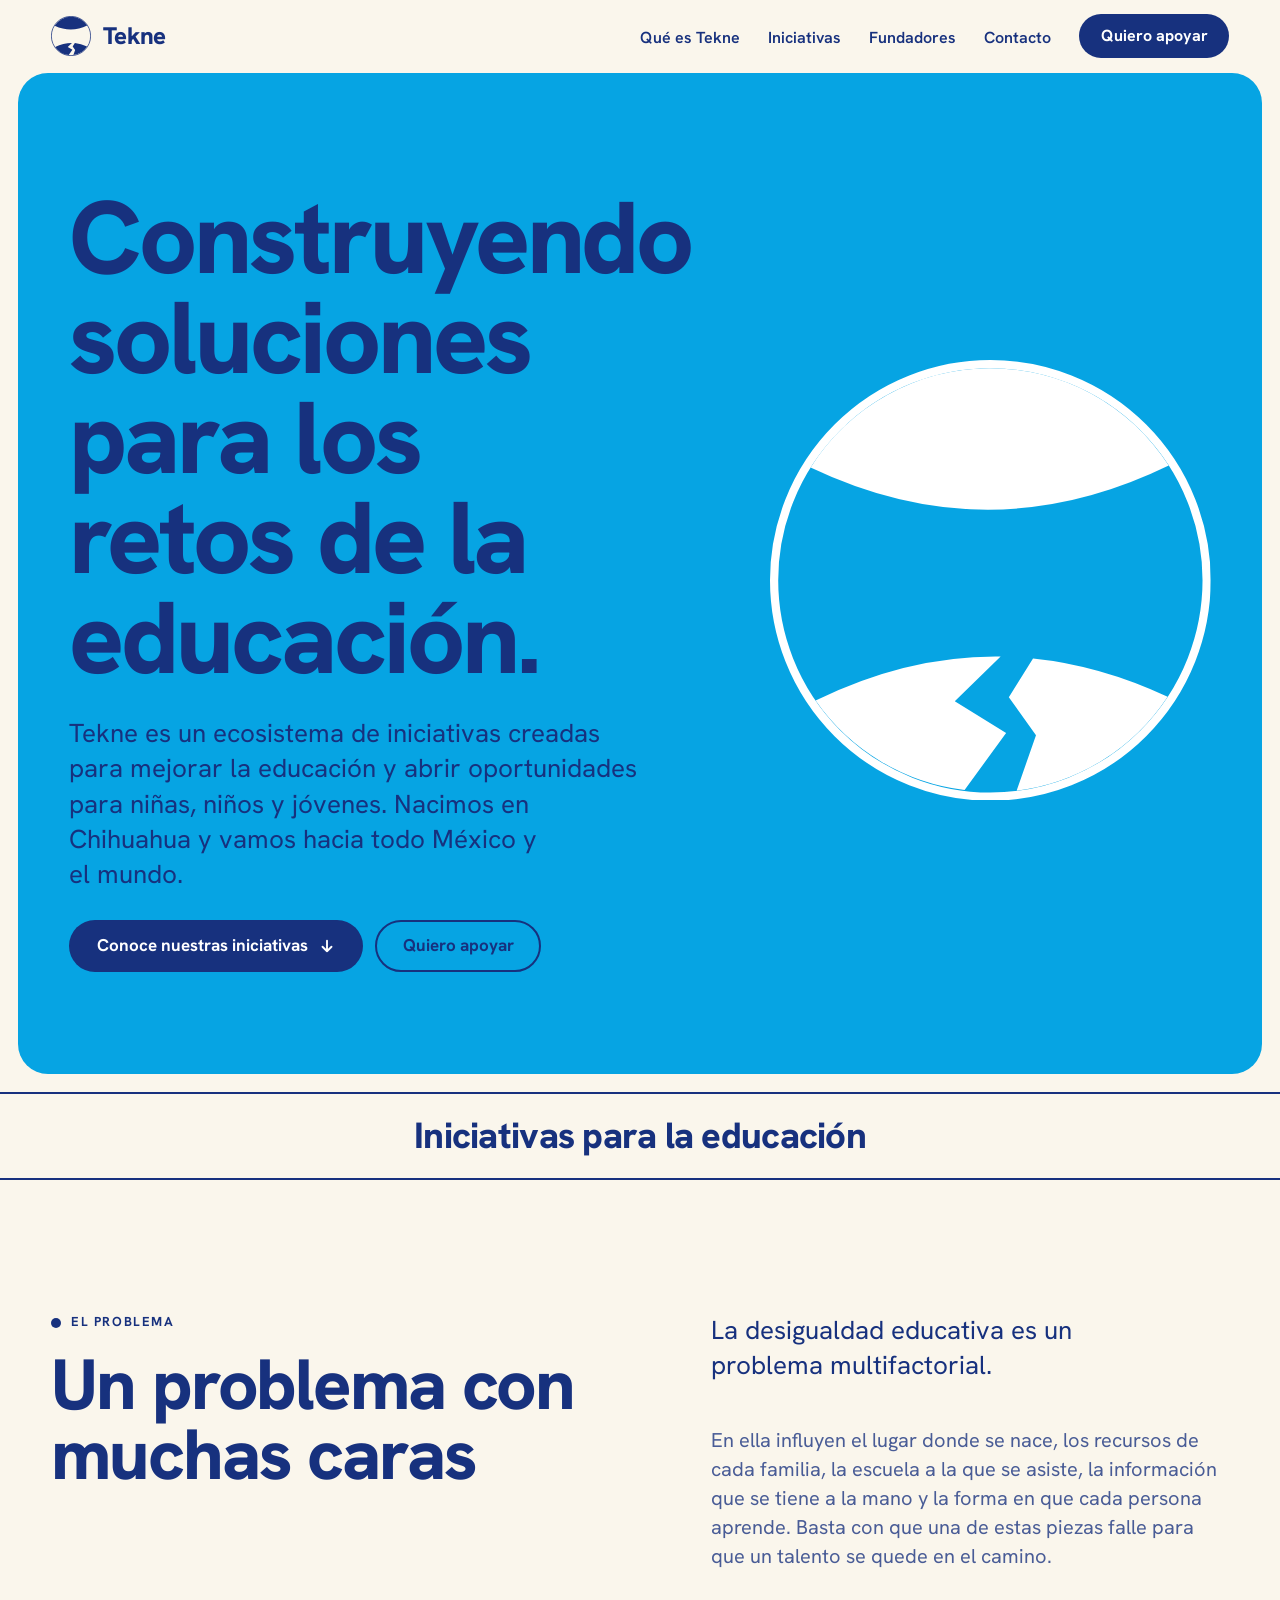
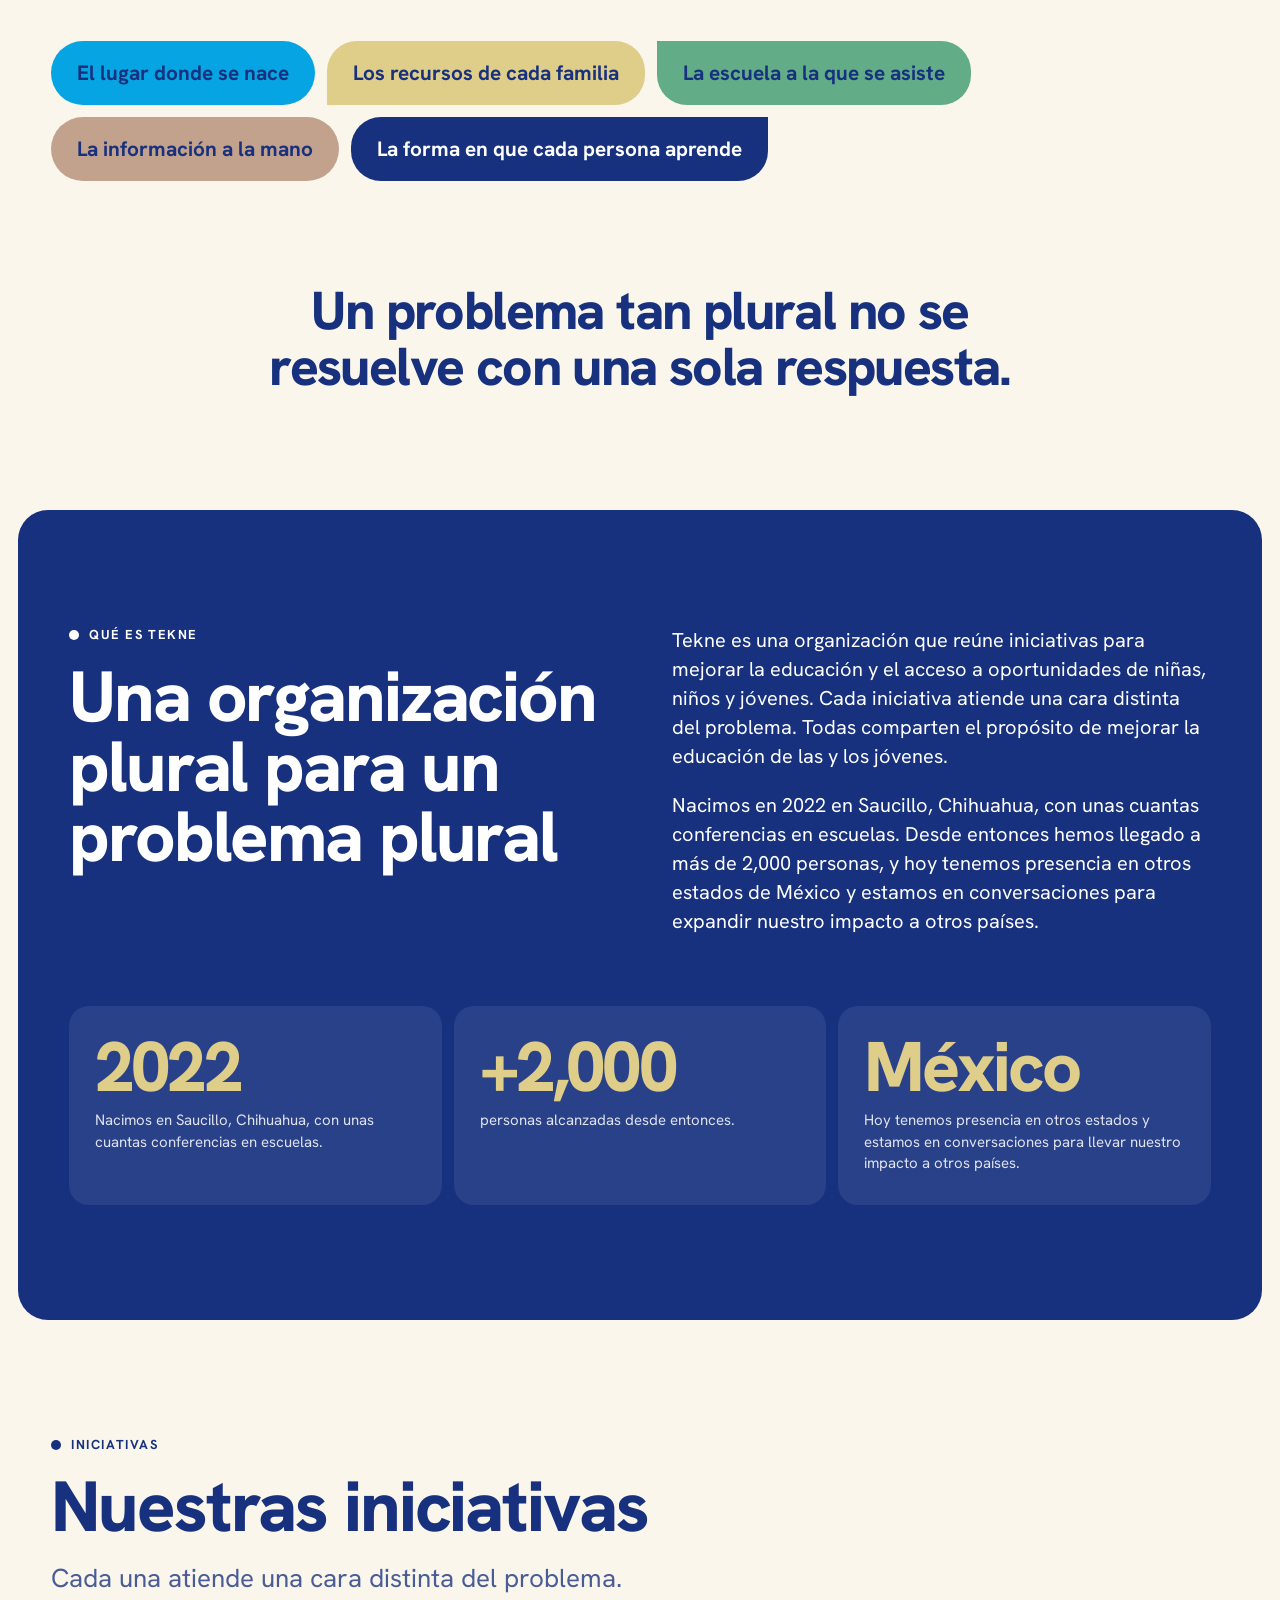
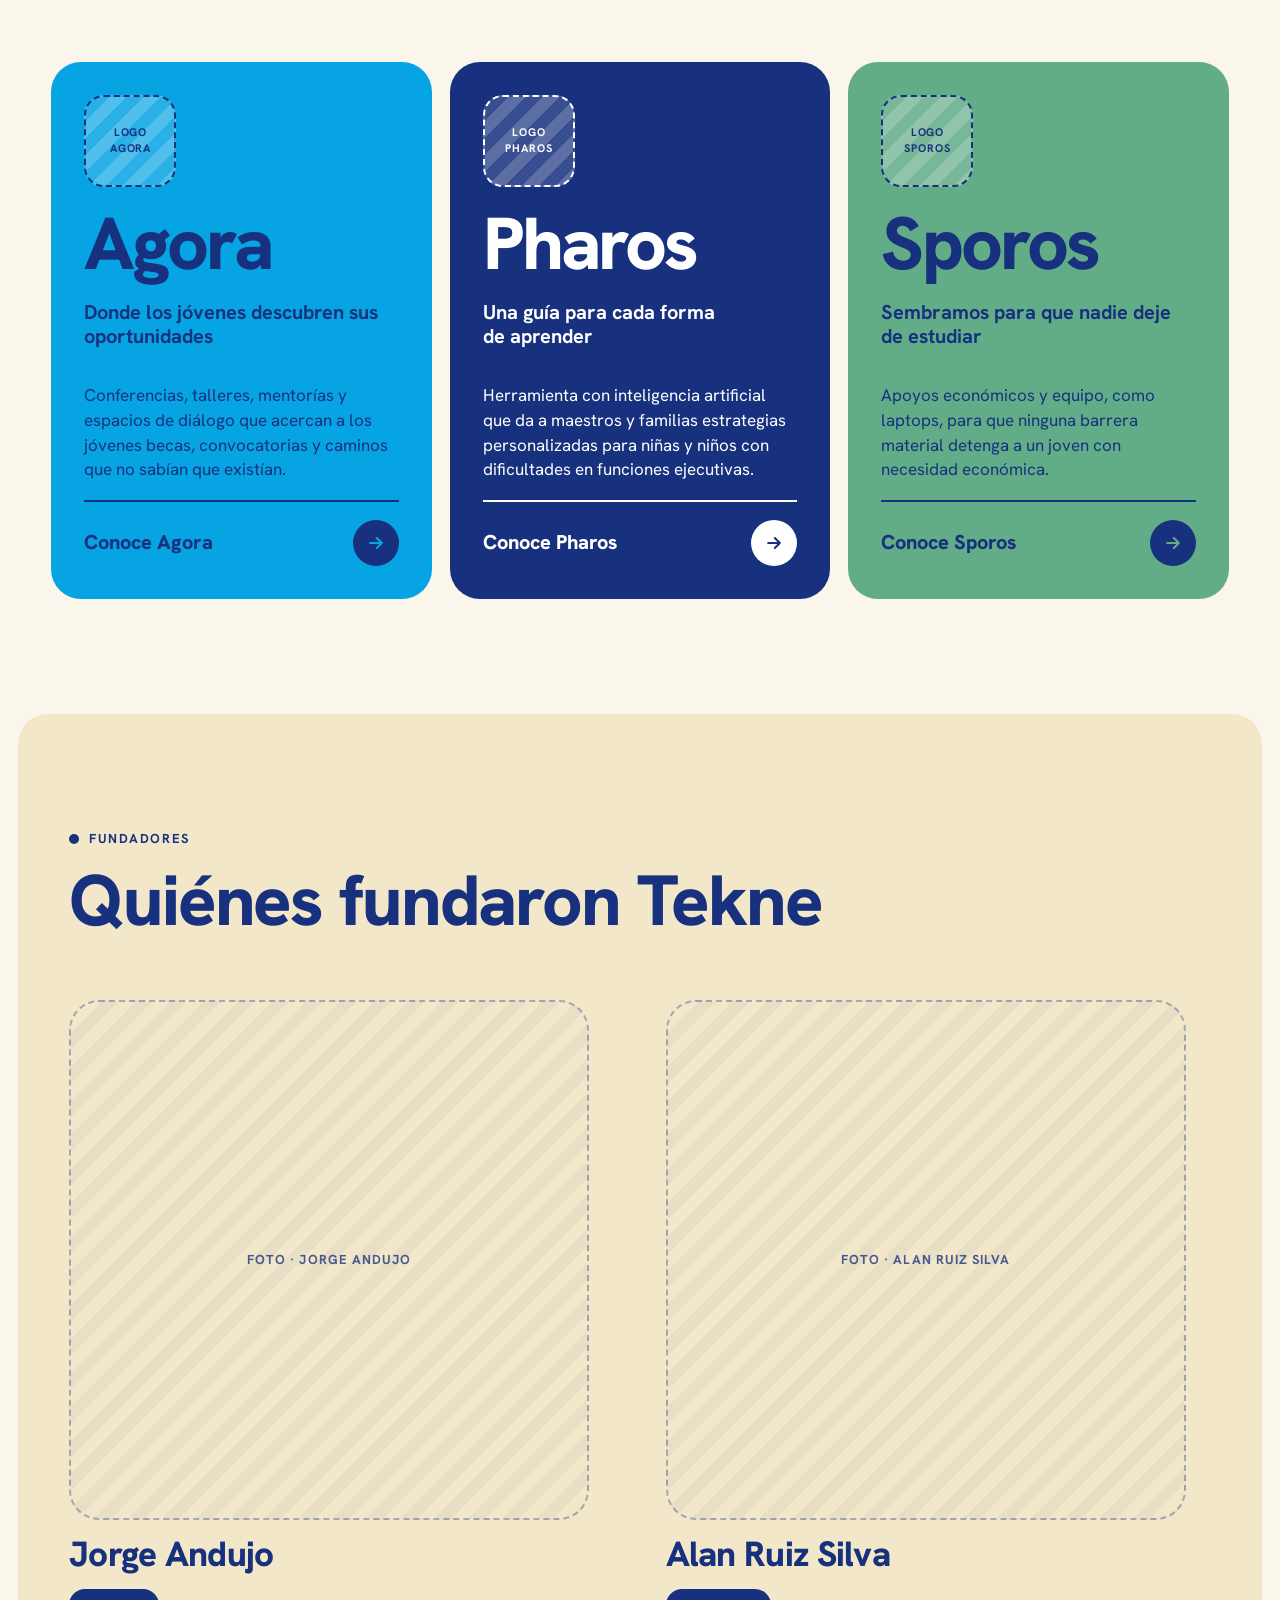
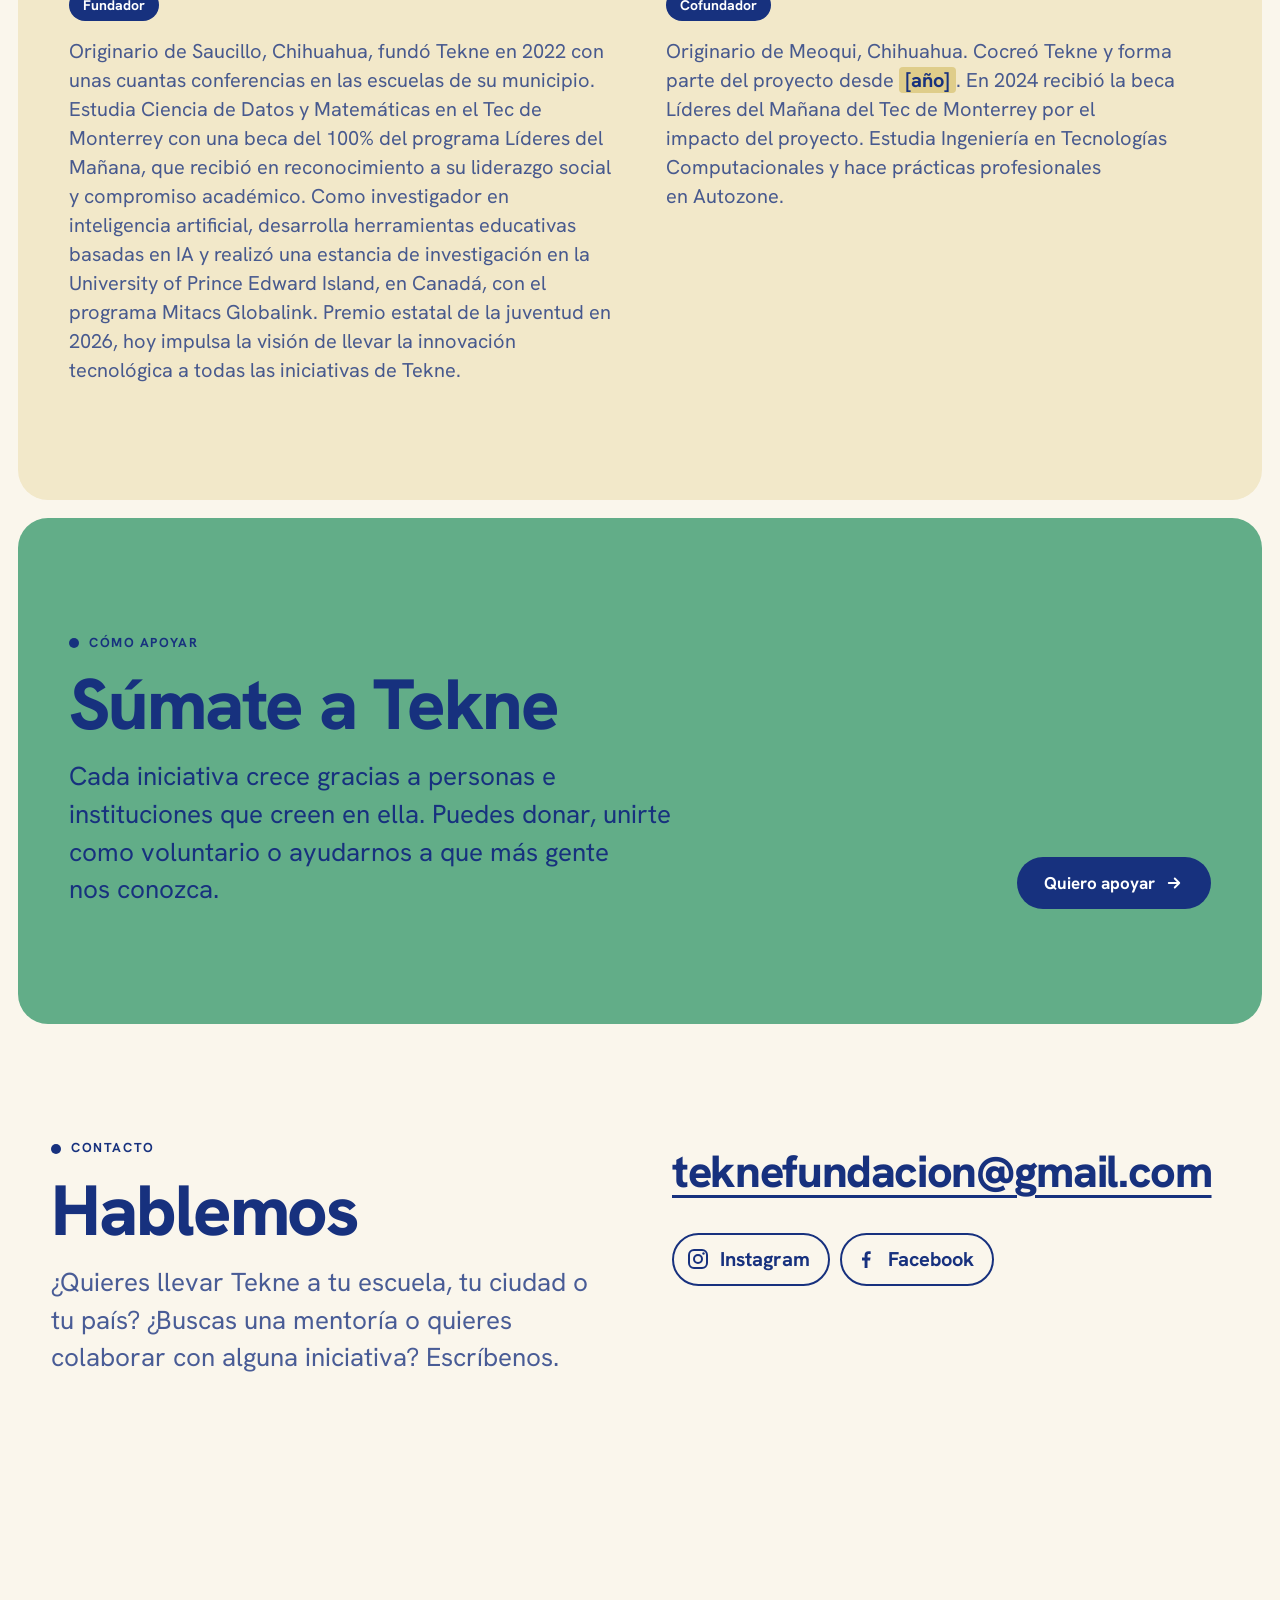
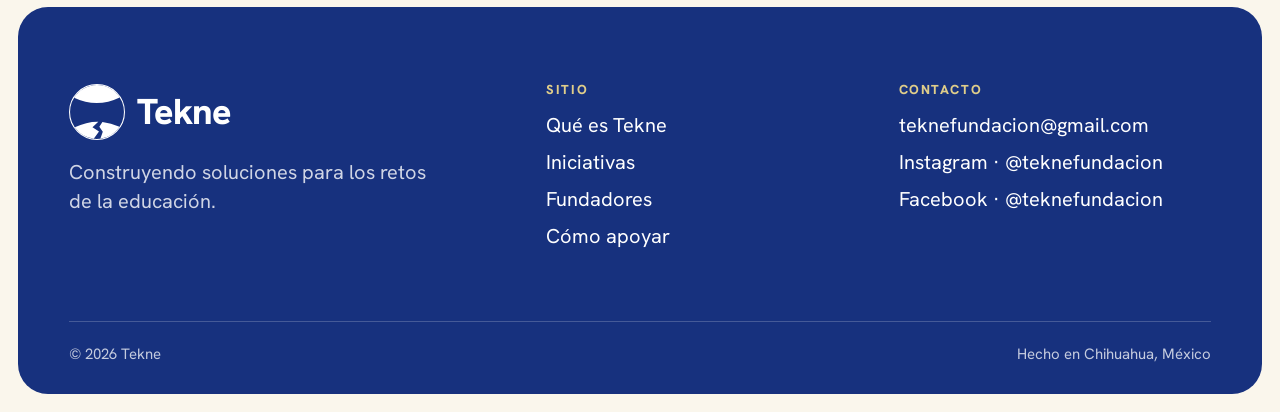
==== commit 6ae45a44: "Ajustes de textos en inicio, iniciativas y pie de página" ====
--- a/index.html
+++ b/index.html
@@ -60,7 +60,6 @@
     <section class="panel panel--azure hero" aria-labelledby="hero-title">
       <div class="container hero-inner">
         <div class="hero-text">
-          <p class="eyebrow">Chihuahua · México · el mundo</p>
           <h1 class="hero-title" id="hero-title">Construyendo soluciones para los retos de la educación.</h1>
           <p class="lead">Tekne es un ecosistema de iniciativas creadas para mejorar la educación y abrir oportunidades para niñas, niños y jóvenes. Nacimos en Chihuahua y vamos hacia todo México y el mundo.</p>
           <div class="btn-row">
@@ -74,30 +73,9 @@
       </div>
     </section>
 
-    <!-- ===== Marquesina ===== -->
-    <div class="marquee">
-      <div class="marquee-track">
-        <p class="marquee-group">
-          <span>Muchas iniciativas, un mismo propósito: que ningún talento se pierda</span>
-          <span class="marquee-dot" style="background:var(--azure)" aria-hidden="true"></span>
-          <span>Agora</span>
-          <span class="marquee-dot" style="background:var(--green)" aria-hidden="true"></span>
-          <span>Pharos</span>
-          <span class="marquee-dot" style="background:var(--sand)" aria-hidden="true"></span>
-          <span>Sporos</span>
-          <span class="marquee-dot" style="background:var(--clay)" aria-hidden="true"></span>
-        </p>
-        <p class="marquee-group" aria-hidden="true">
-          <span>Muchas iniciativas, un mismo propósito: que ningún talento se pierda</span>
-          <span class="marquee-dot" style="background:var(--azure)"></span>
-          <span>Agora</span>
-          <span class="marquee-dot" style="background:var(--green)"></span>
-          <span>Pharos</span>
-          <span class="marquee-dot" style="background:var(--sand)"></span>
-          <span>Sporos</span>
-          <span class="marquee-dot" style="background:var(--clay)"></span>
-        </p>
-      </div>
+    <!-- ===== Banda ===== -->
+    <div class="banner">
+      <p>Iniciativas para la educación</p>
     </div>
 
     <!-- ===== El problema ===== -->
@@ -133,12 +111,8 @@
             <h2 id="tekne-title">Una organización plural para un problema plural</h2>
           </div>
           <div>
-            <p>Tekne es una organización que reúne iniciativas para mejorar la educación y el acceso a oportunidades de niñas, niños y jóvenes. Cada iniciativa atiende una cara distinta del problema, con su propio equipo, sus aliados y su forma de medir el impacto. Todas comparten el propósito de mejorar la educación de las y los jóvenes.</p>
-            <ul class="pillars">
-              <li>Su propio equipo</li>
-              <li>Sus aliados</li>
-              <li>Su forma de medir el impacto</li>
-            </ul>
+            <p>Tekne es una organización que reúne iniciativas para mejorar la educación y el acceso a oportunidades de niñas, niños y jóvenes. Cada iniciativa atiende una cara distinta del problema. Todas comparten el propósito de mejorar la educación de las y los jóvenes.</p>
+            <p>Nacimos en 2022 en Saucillo, Chihuahua, con unas cuantas conferencias en escuelas. Desde entonces hemos llegado a más de 2,000 personas, y hoy tenemos presencia en otros estados de México y estamos en conversaciones para expandir nuestro impacto a otros países.</p>
           </div>
         </div>
         <div class="stats reveal">
@@ -160,7 +134,7 @@
 
     <!-- ===== Iniciativas =====
          Para agregar una iniciativa: copia una tarjeta <a class="initiative-card">,
-         cambia data-accent, href, número, nombre y textos. -->
+         cambia data-accent, href, nombre y textos. -->
     <section class="section" id="iniciativas" aria-labelledby="iniciativas-title">
       <div class="container">
         <div class="section-head reveal">
@@ -173,7 +147,6 @@
           <a class="initiative-card reveal" data-accent="azure" href="iniciativas/agora.html">
             <div class="initiative-card-top">
               <div class="ph ph--square ph--on-color">Logo Agora</div>
-              <span class="initiative-card-num">01</span>
             </div>
             <h3>Agora</h3>
             <p class="initiative-card-motto">Donde los jóvenes descubren sus oportunidades</p>
@@ -186,7 +159,6 @@
           <a class="initiative-card reveal" data-accent="navy" href="iniciativas/pharos.html">
             <div class="initiative-card-top">
               <div class="ph ph--square ph--on-color">Logo Pharos</div>
-              <span class="initiative-card-num">02</span>
             </div>
             <h3>Pharos</h3>
             <p class="initiative-card-motto">Una guía para cada forma de aprender</p>
@@ -199,7 +171,6 @@
           <a class="initiative-card reveal" data-accent="green" href="iniciativas/sporos.html">
             <div class="initiative-card-top">
               <div class="ph ph--square ph--on-color">Logo Sporos</div>
-              <span class="initiative-card-num">03</span>
             </div>
             <h3>Sporos</h3>
             <p class="initiative-card-motto">Sembramos para que nadie deje de estudiar</p>
@@ -285,7 +256,7 @@
             <svg class="brand-mark" aria-hidden="true"><use href="#tekne-logo"/></svg>
             <span>Tekne</span>
           </a>
-          <p>Muchas iniciativas, un mismo propósito: que ningún talento se pierda.</p>
+          <p>Construyendo soluciones para los retos de la educación.</p>
         </div>
         <div class="footer-col">
           <h2>Sitio</h2>
--- a/assets/css/styles.css
+++ b/assets/css/styles.css
@@ -410,38 +410,19 @@
   }
 }
 
-/* ---------- Marquesina ---------- */
-
-.marquee {
-  overflow: hidden;
-  padding-block: 22px;
+/* ---------- Banda ---------- */
+
+.banner {
+  padding: 22px var(--gutter);
   border-block: 2px solid var(--navy);
   margin-block: var(--panel-inset);
-  background: var(--paper);
-}
-.marquee-track {
-  display: flex;
-  width: max-content;
-  animation: marquee 40s linear infinite;
-}
-.marquee-group {
-  display: flex;
-  align-items: center;
-  flex: none;
-  gap: 36px;
-  padding-right: 36px;
+  text-align: center;
+}
+.banner p {
   font-size: clamp(1.375rem, 1rem + 1.6vw, 2.5rem);
   font-weight: 800;
   letter-spacing: -0.02em;
-  white-space: nowrap;
-}
-.marquee-dot {
-  width: 0.55em; height: 0.55em;
-  border-radius: 50%;
-  flex: none;
-}
-@keyframes marquee {
-  to { transform: translateX(-50%); }
+  line-height: 1.1;
 }
 
 /* ---------- El problema ---------- */
@@ -468,12 +449,13 @@
 .face:nth-child(5n + 5) { background: var(--navy);  color: var(--white); border-radius: 30px 0 30px 30px; }
 
 .statement {
-  margin-top: clamp(40px, 6vw, 70px);
-  font-size: var(--fs-h3);
+  margin-top: clamp(50px, 8vw, 110px);
+  font-size: clamp(1.75rem, 1.1rem + 2.8vw, 3.75rem);
   font-weight: 800;
-  letter-spacing: -0.02em;
-  line-height: 1.1;
-  max-width: 24ch;
+  letter-spacing: -0.03em;
+  line-height: 1.05;
+  text-align: center;
+  text-wrap: balance;
 }
 
 /* ---------- Qué es Tekne ---------- */
@@ -500,32 +482,6 @@
   color: var(--sand);
 }
 .stat p { color: rgba(255, 255, 255, 0.85); font-size: var(--fs-small); }
-
-.pillars {
-  list-style: none;
-  padding: 0;
-  display: grid;
-  gap: 10px;
-  margin-top: 28px;
-}
-.pillars li {
-  display: flex;
-  align-items: center;
-  gap: 14px;
-  padding: 16px 20px;
-  border: 2px solid rgba(255, 255, 255, 0.25);
-  border-radius: 999px;
-  font-weight: 700;
-}
-.pillars li::before {
-  content: "";
-  width: 12px; height: 12px;
-  flex: none;
-  border-radius: 50%;
-  background: var(--azure);
-}
-.pillars li:nth-child(2)::before { background: var(--green); }
-.pillars li:nth-child(3)::before { background: var(--sand); }
 
 /* ---------- Tarjetas de iniciativa ---------- */
 
@@ -556,7 +512,6 @@
   gap: 16px;
 }
 .initiative-card .ph { width: 92px; padding: 8px; font-size: 0.6875rem; }
-.initiative-card-num { font-weight: 800; font-size: 1rem; letter-spacing: 0.08em; }
 .initiative-card h3 {
   font-size: clamp(3rem, 2.2rem + 3vw, 4.75rem);
   letter-spacing: -0.04em;
@@ -886,7 +841,6 @@
 
 @media (prefers-reduced-motion: reduce) {
   html { scroll-behavior: auto; }
-  .marquee-track { animation: none; }
   .js .reveal { opacity: 1; transform: none; transition: none; }
   .btn, .initiative-card, .arrow-circle { transition: none; }
 }
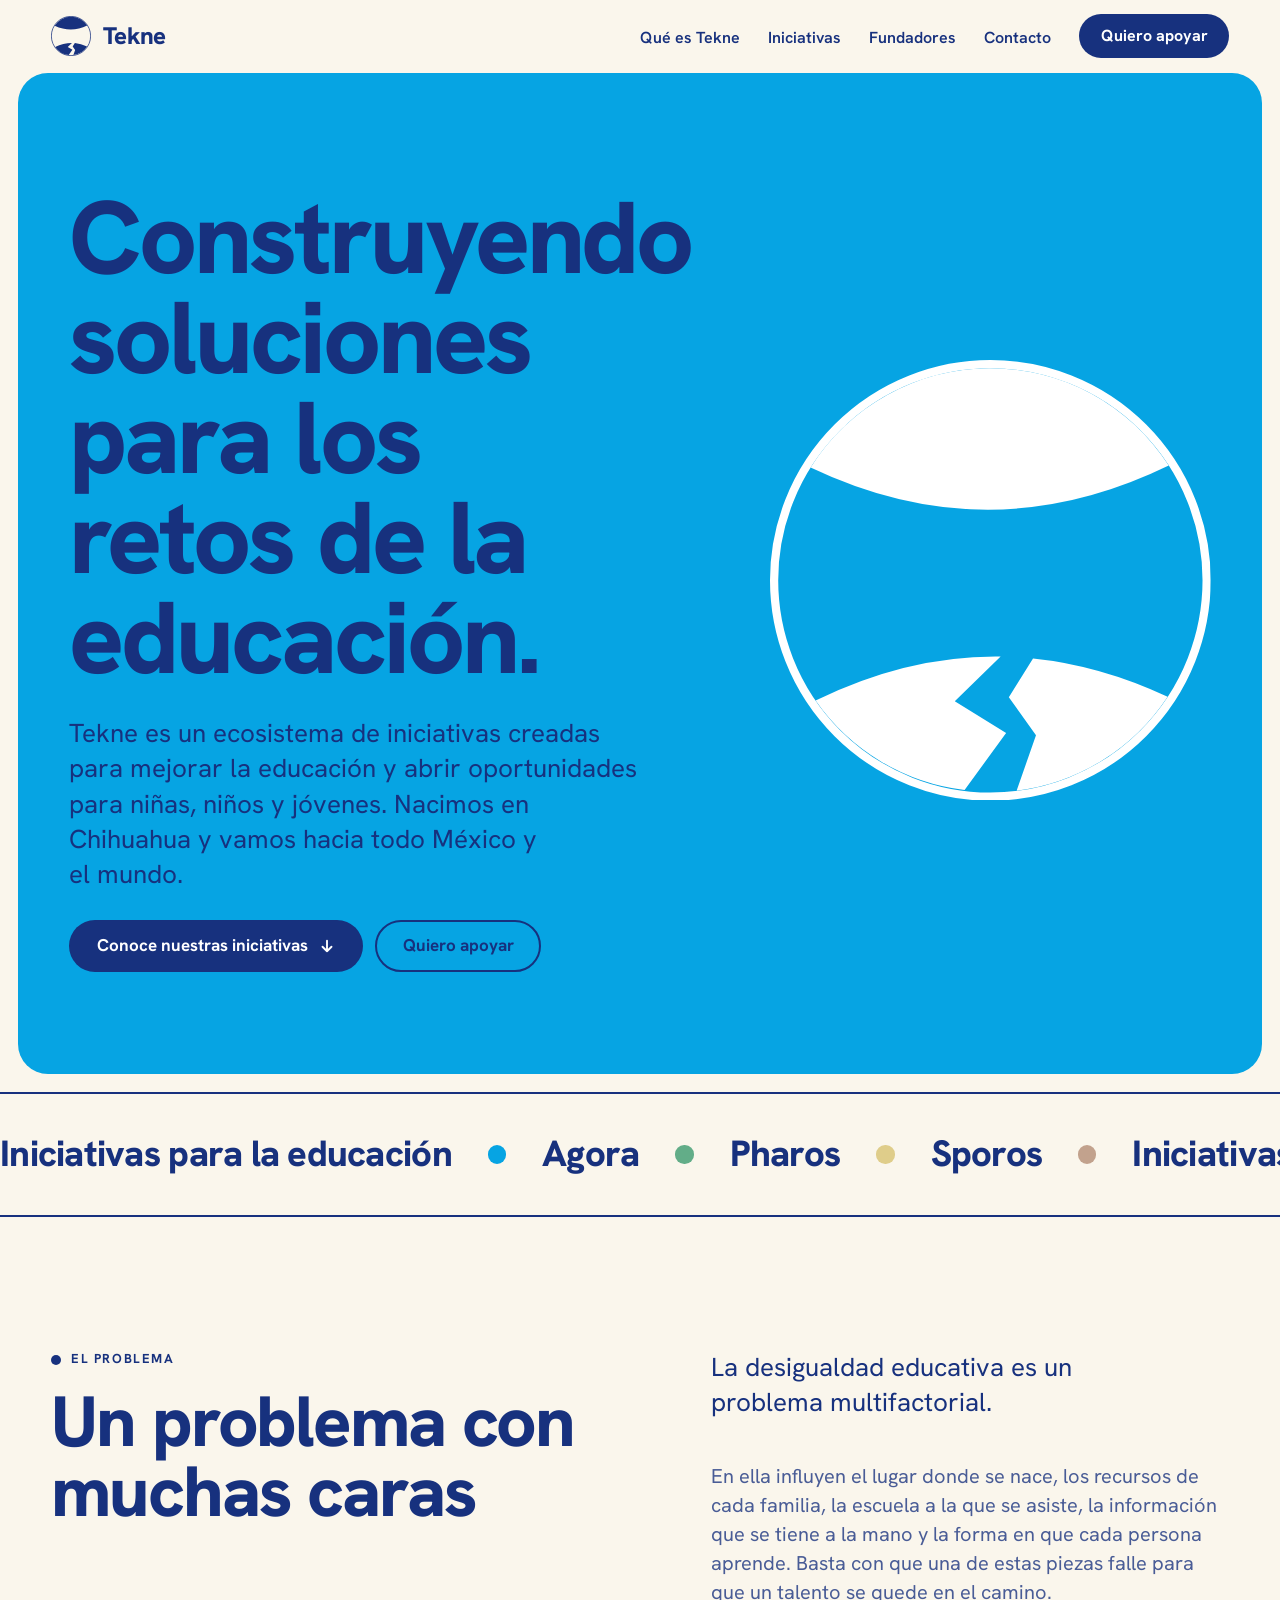
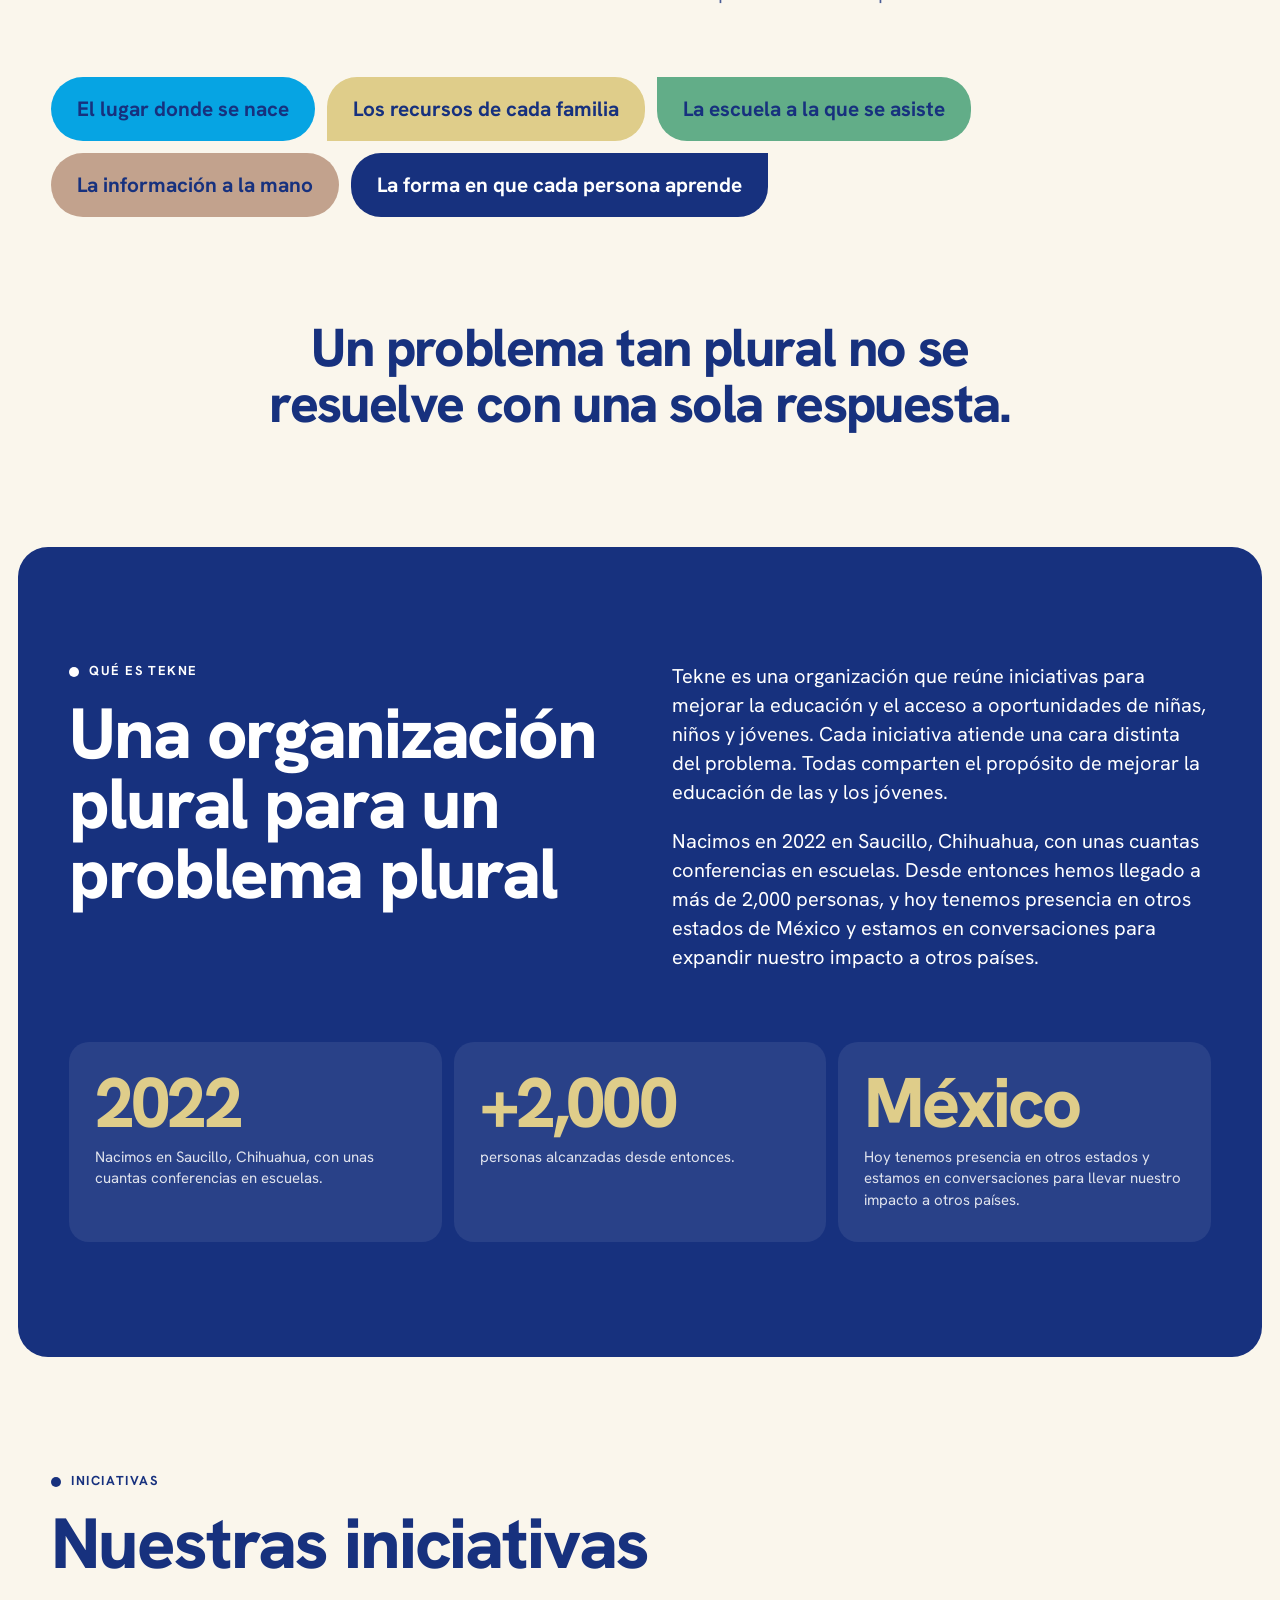
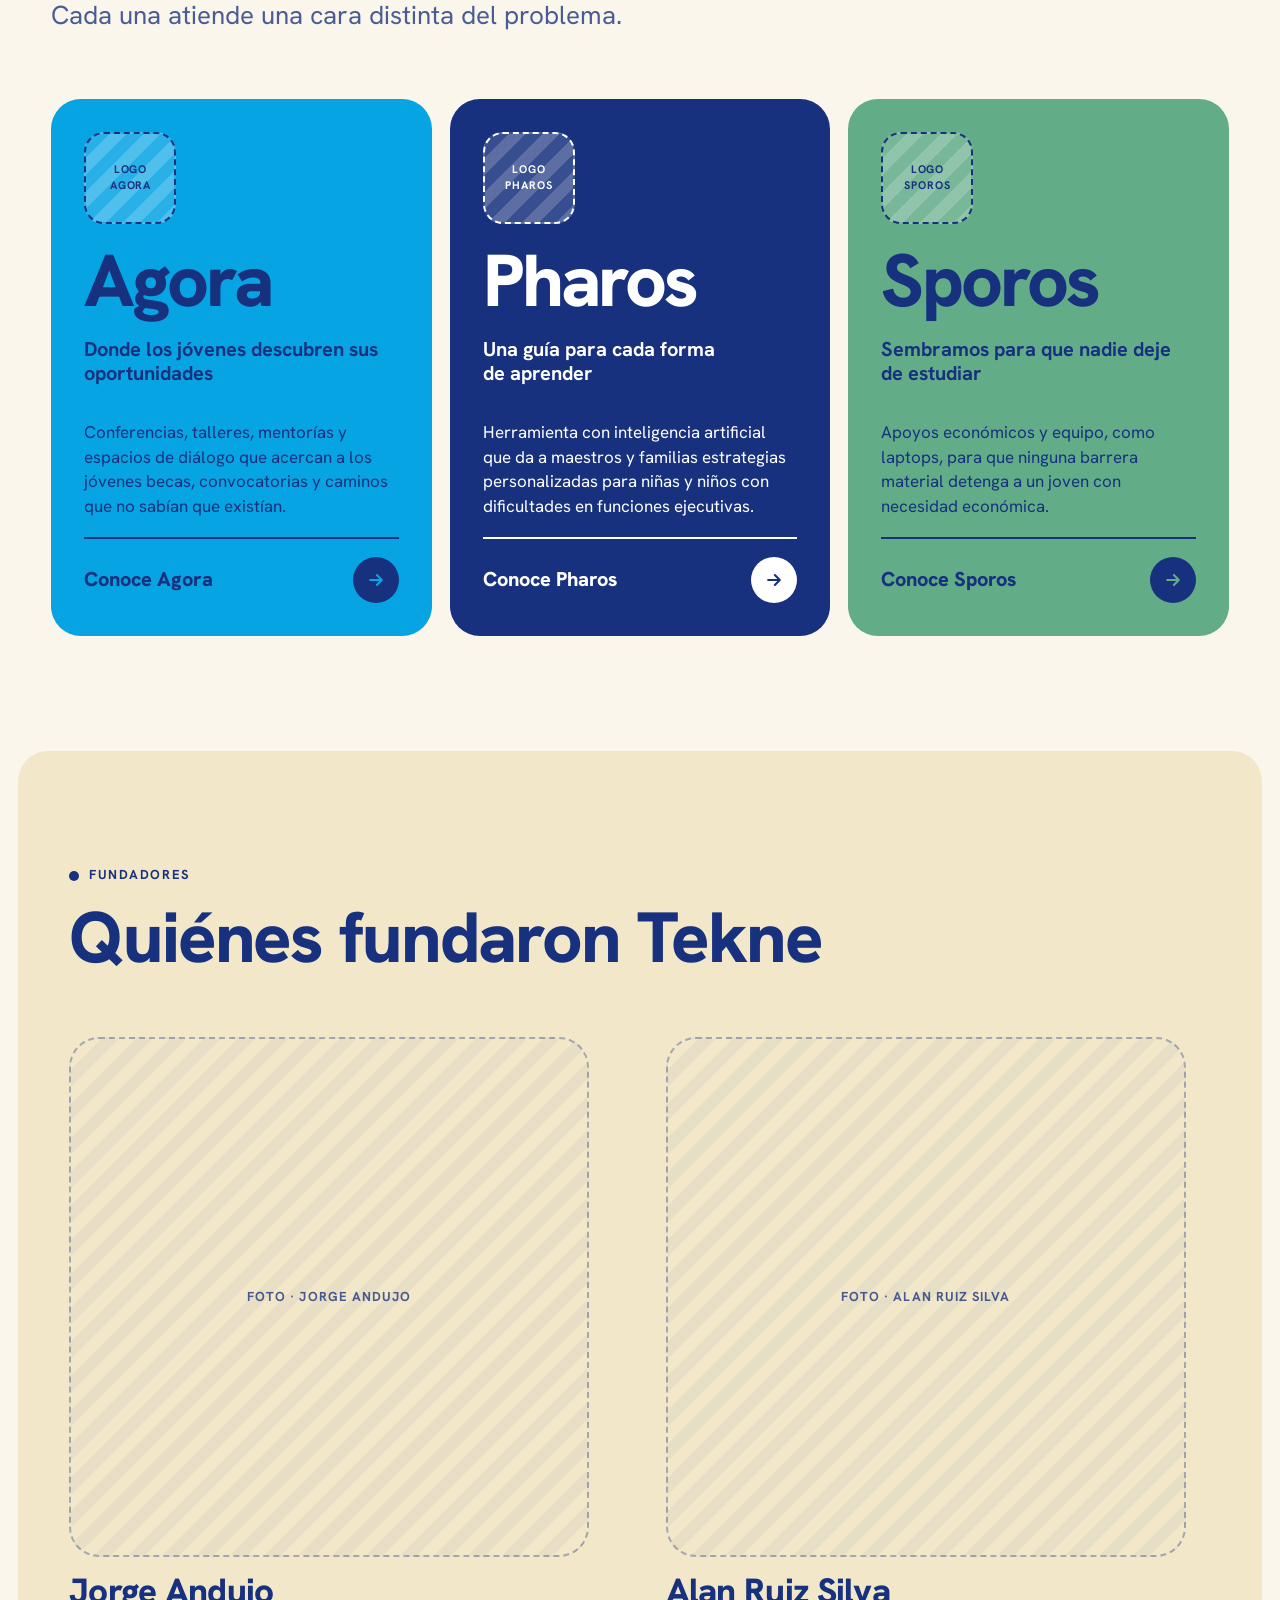
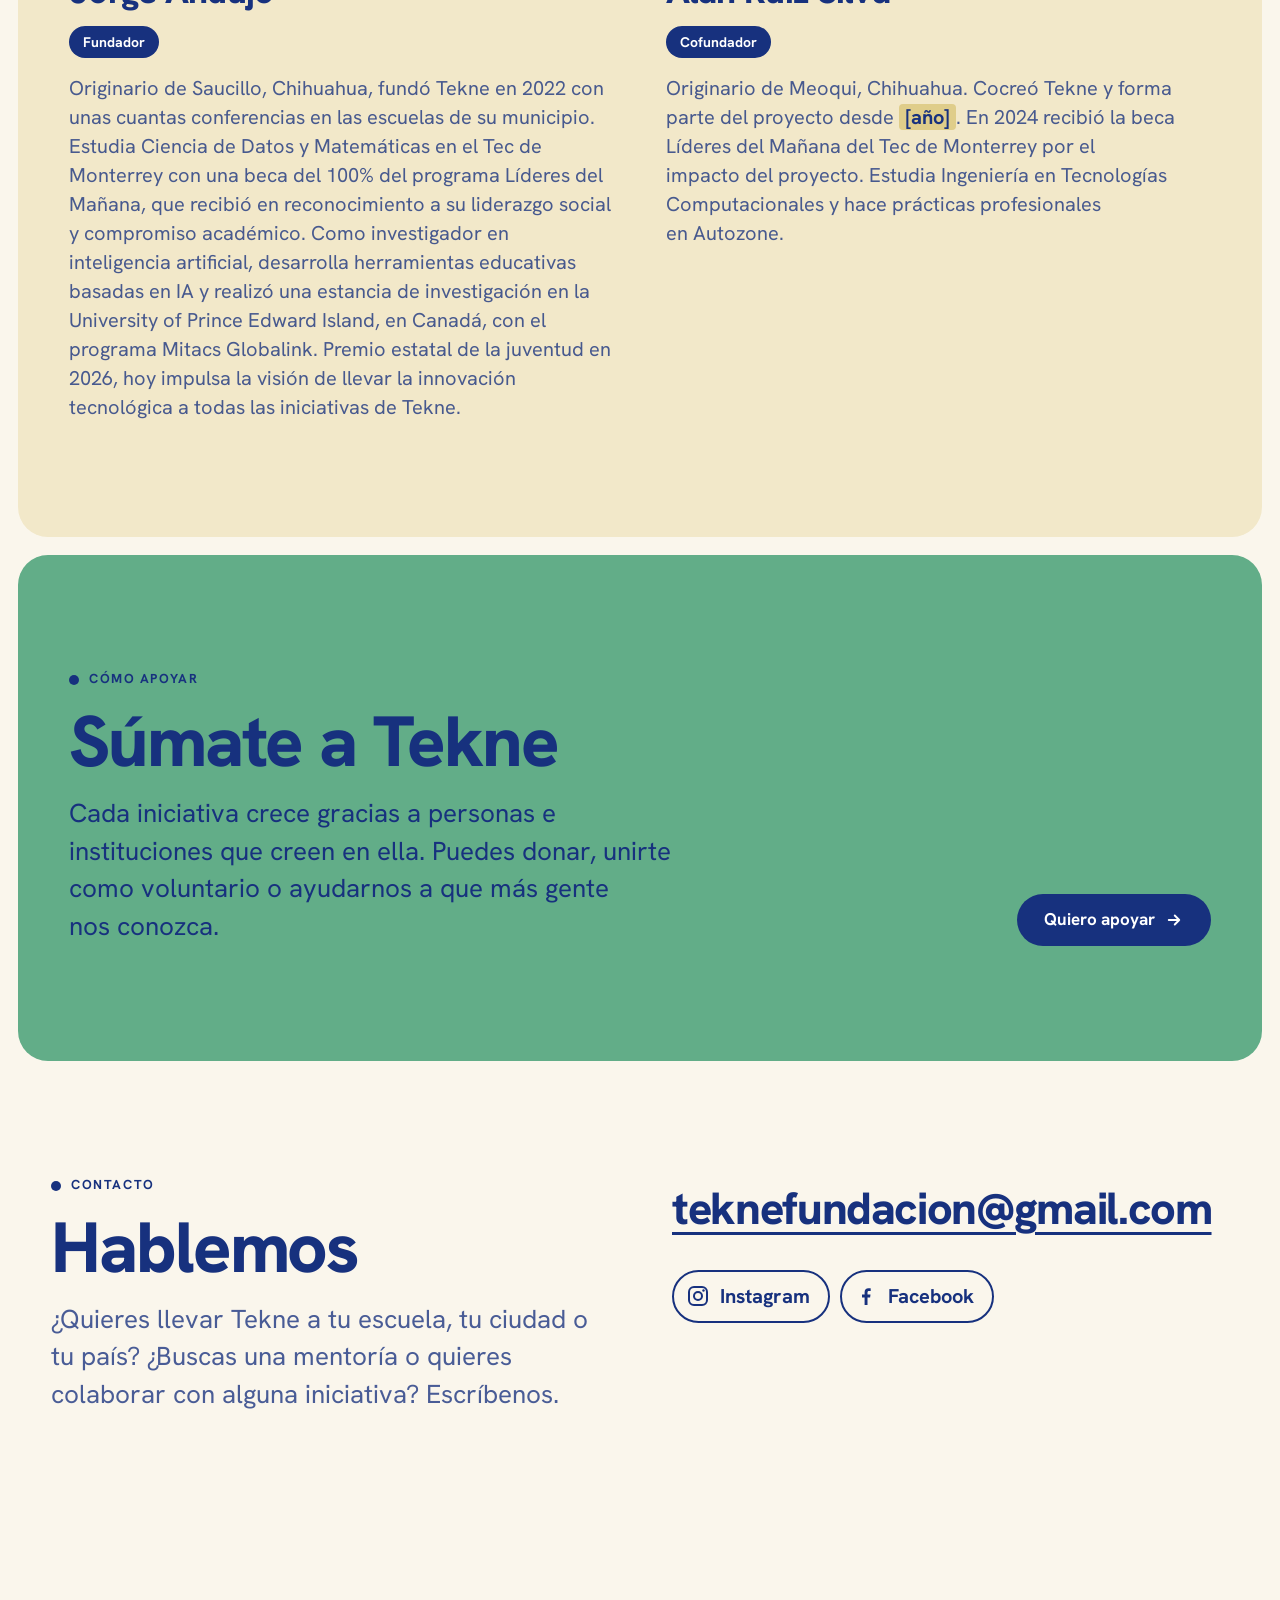
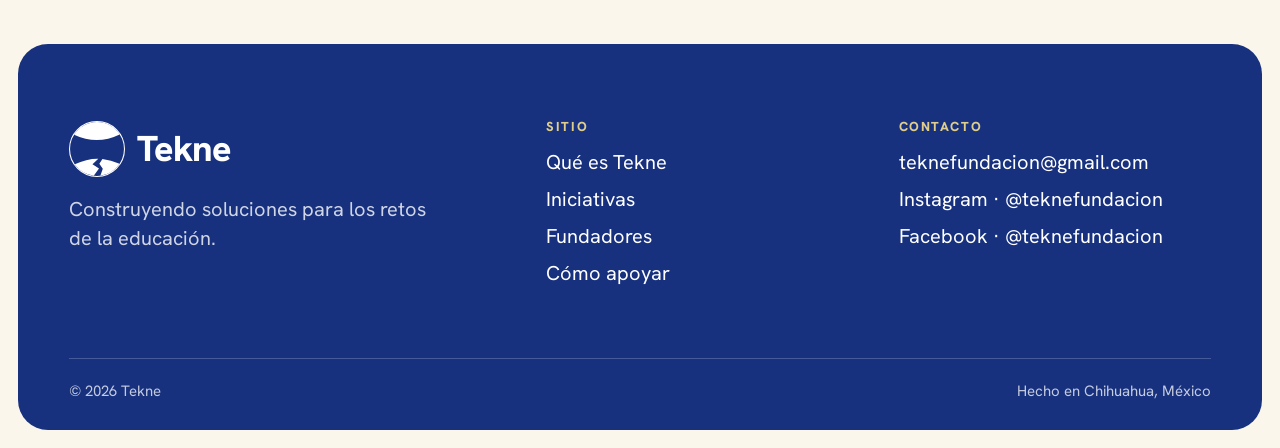
==== commit 100199b8: "Restaurar banda en movimiento con iniciativas" ====
--- a/index.html
+++ b/index.html
@@ -73,9 +73,22 @@
       </div>
     </section>
 
-    <!-- ===== Banda ===== -->
-    <div class="banner">
-      <p>Iniciativas para la educación</p>
+    <!-- ===== Banda en movimiento =====
+         Escribe la secuencia una sola vez; main.js la repite para que se desplace sin cortes.
+         Para agregar una iniciativa: copia un punto (marquee-dot) y un nombre. -->
+    <div class="marquee">
+      <div class="marquee-track">
+        <p class="marquee-group">
+          <span>Iniciativas para la educación</span>
+          <span class="marquee-dot" style="background:var(--azure)" aria-hidden="true"></span>
+          <span>Agora</span>
+          <span class="marquee-dot" style="background:var(--green)" aria-hidden="true"></span>
+          <span>Pharos</span>
+          <span class="marquee-dot" style="background:var(--sand)" aria-hidden="true"></span>
+          <span>Sporos</span>
+          <span class="marquee-dot" style="background:var(--clay)" aria-hidden="true"></span>
+        </p>
+      </div>
     </div>
 
     <!-- ===== El problema ===== -->
--- a/assets/css/styles.css
+++ b/assets/css/styles.css
@@ -410,19 +410,55 @@
   }
 }
 
-/* ---------- Banda ---------- */
-
-.banner {
-  padding: 22px var(--gutter);
+/* ---------- Banda en movimiento ----------
+   Sin JavaScript (o con animaciones desactivadas) se ve como una línea centrada.
+   main.js agrega .is-animated y repite el contenido para que se desplace sin cortes. */
+
+.marquee {
+  overflow: hidden;
+  padding-block: 24px;
   border-block: 2px solid var(--navy);
   margin-block: var(--panel-inset);
-  text-align: center;
-}
-.banner p {
+}
+.marquee-track {
+  display: flex;
+  justify-content: center;
+}
+.marquee-group {
+  display: flex;
+  flex-wrap: wrap;
+  justify-content: center;
+  align-items: center;
+  gap: 12px 36px;
+  padding-inline: var(--gutter);
   font-size: clamp(1.375rem, 1rem + 1.6vw, 2.5rem);
   font-weight: 800;
   letter-spacing: -0.02em;
-  line-height: 1.1;
+  line-height: 1;
+  white-space: nowrap;
+}
+.marquee-dot {
+  width: 0.5em;
+  height: 0.5em;
+  flex: none;
+  border-radius: 50%;
+}
+.marquee:not(.is-animated) .marquee-dot:last-child { display: none; }
+
+.marquee.is-animated .marquee-track {
+  justify-content: flex-start;
+  width: max-content;
+  animation: marquee var(--marquee-duration, 30s) linear infinite;
+}
+.marquee.is-animated .marquee-group {
+  flex: none;
+  flex-wrap: nowrap;
+  padding-inline: 0 36px;
+}
+.marquee.is-animated:hover .marquee-track { animation-play-state: paused; }
+
+@keyframes marquee {
+  to { transform: translateX(-50%); }
 }
 
 /* ---------- El problema ---------- */
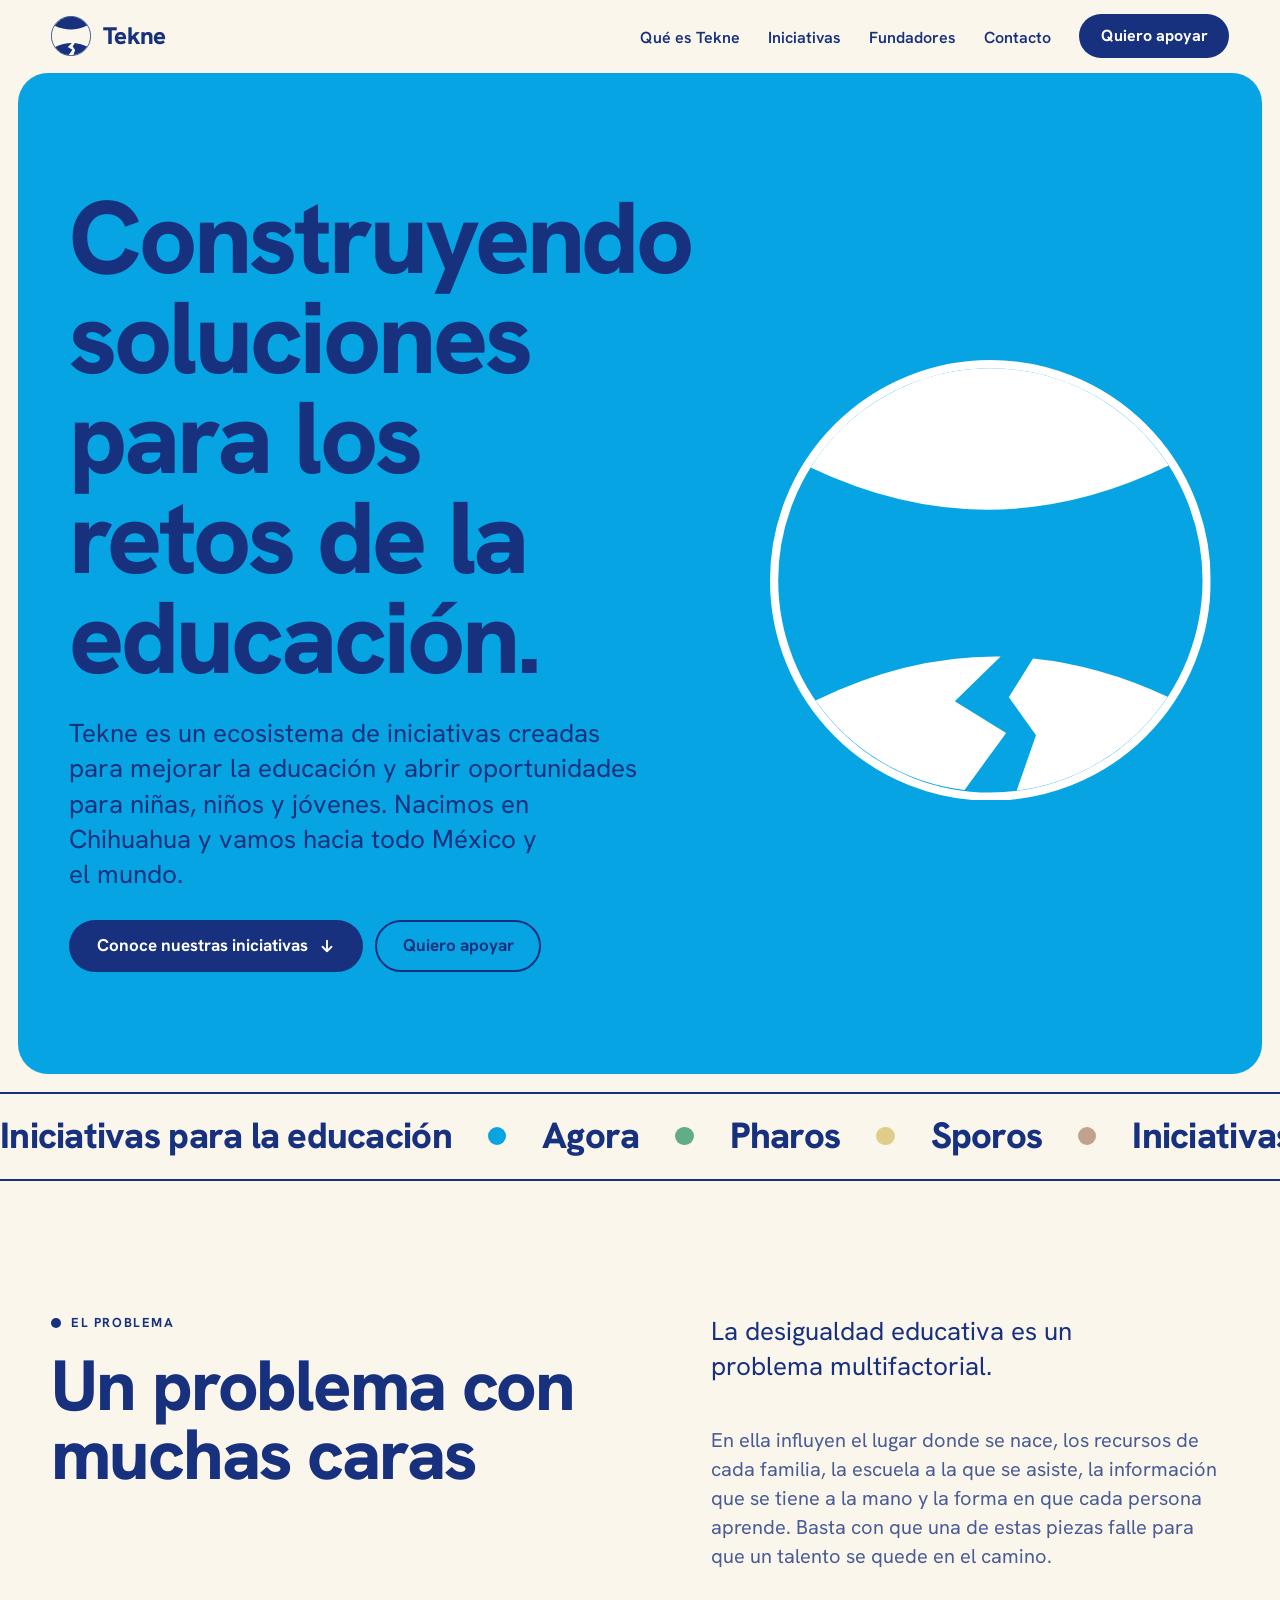
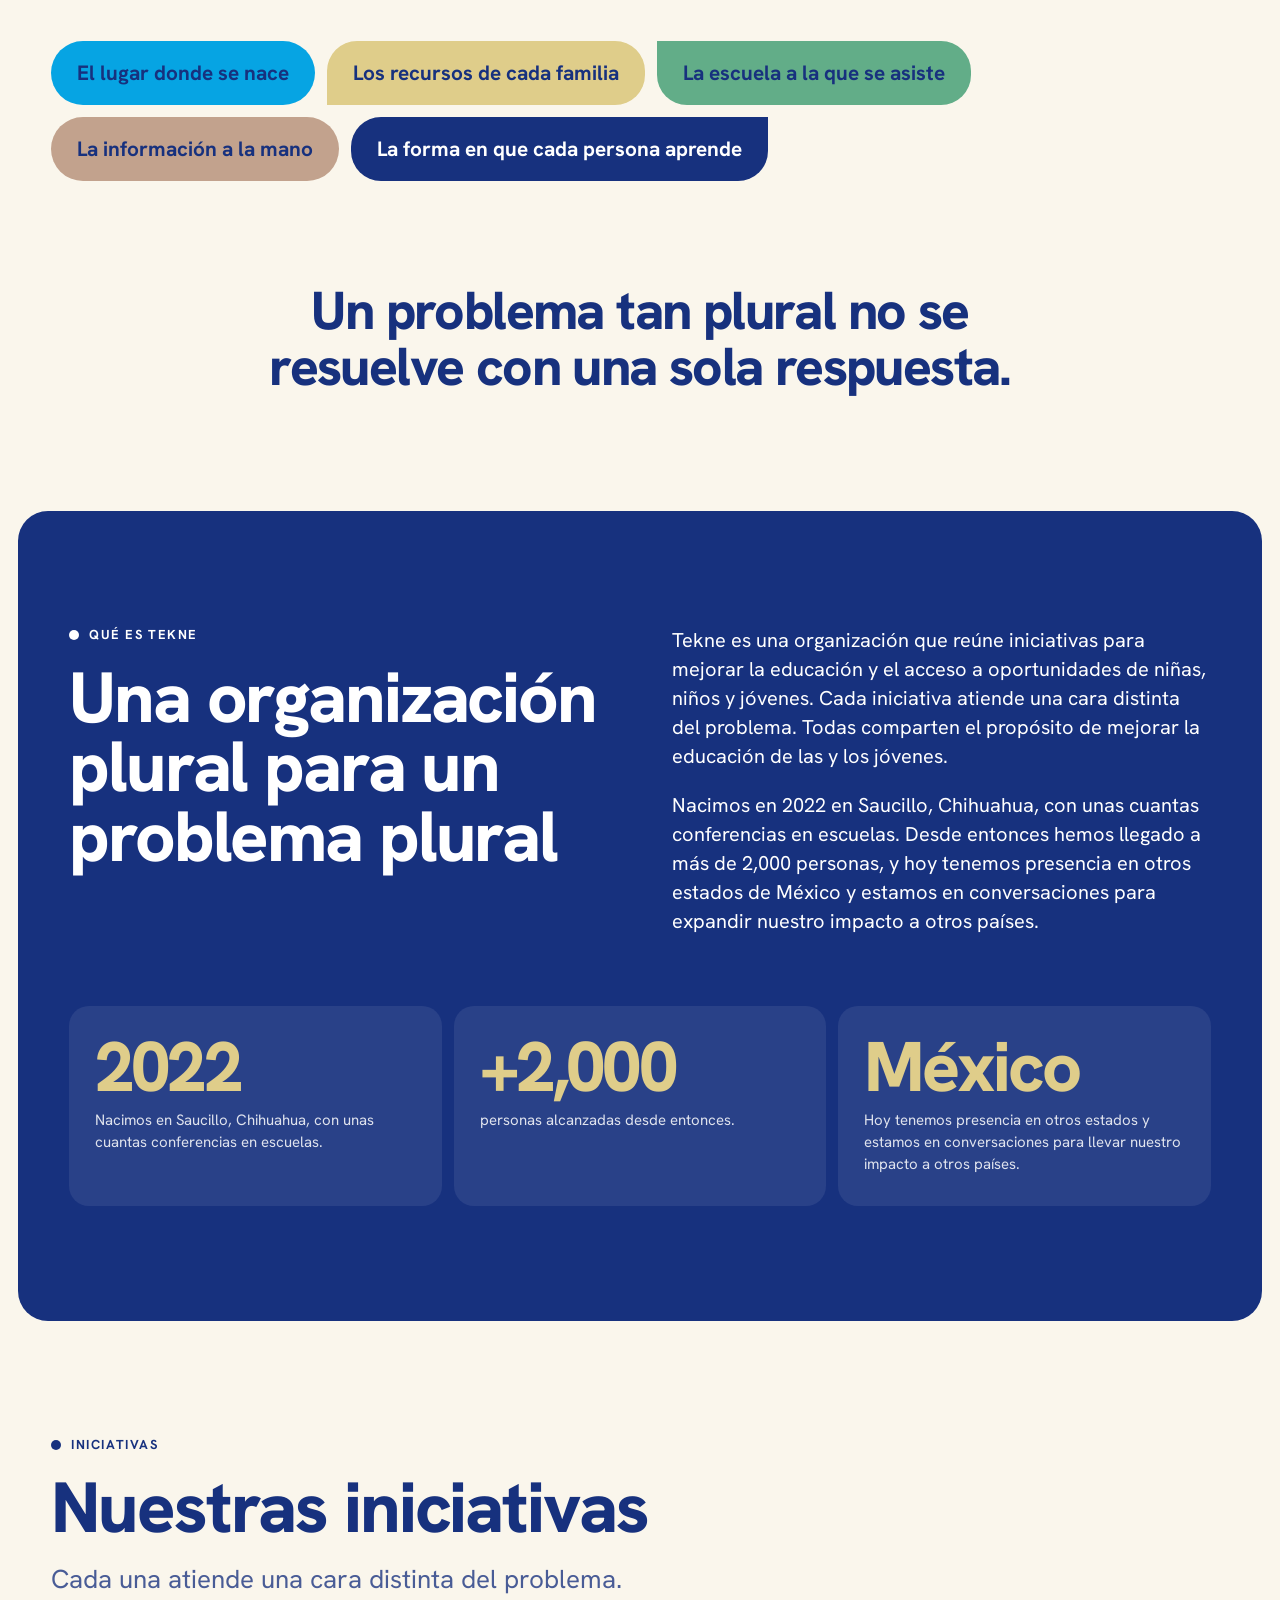
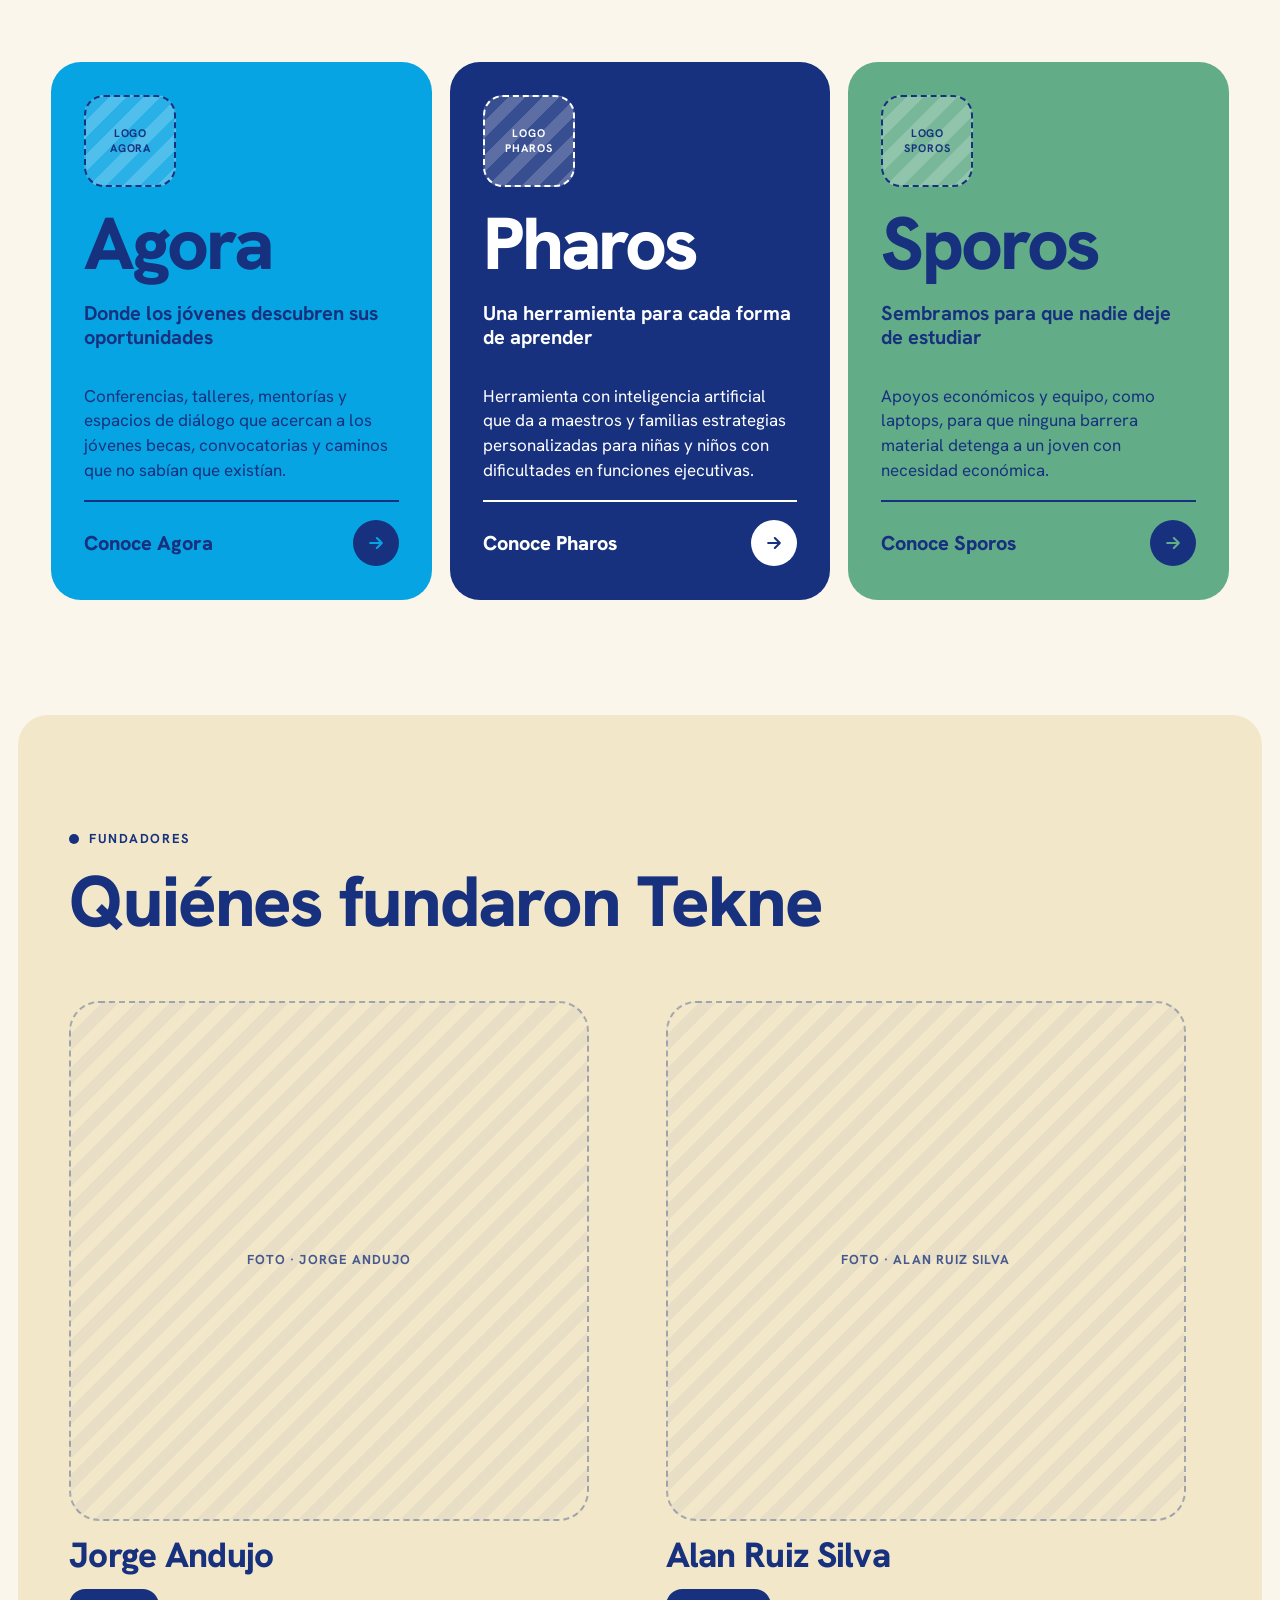
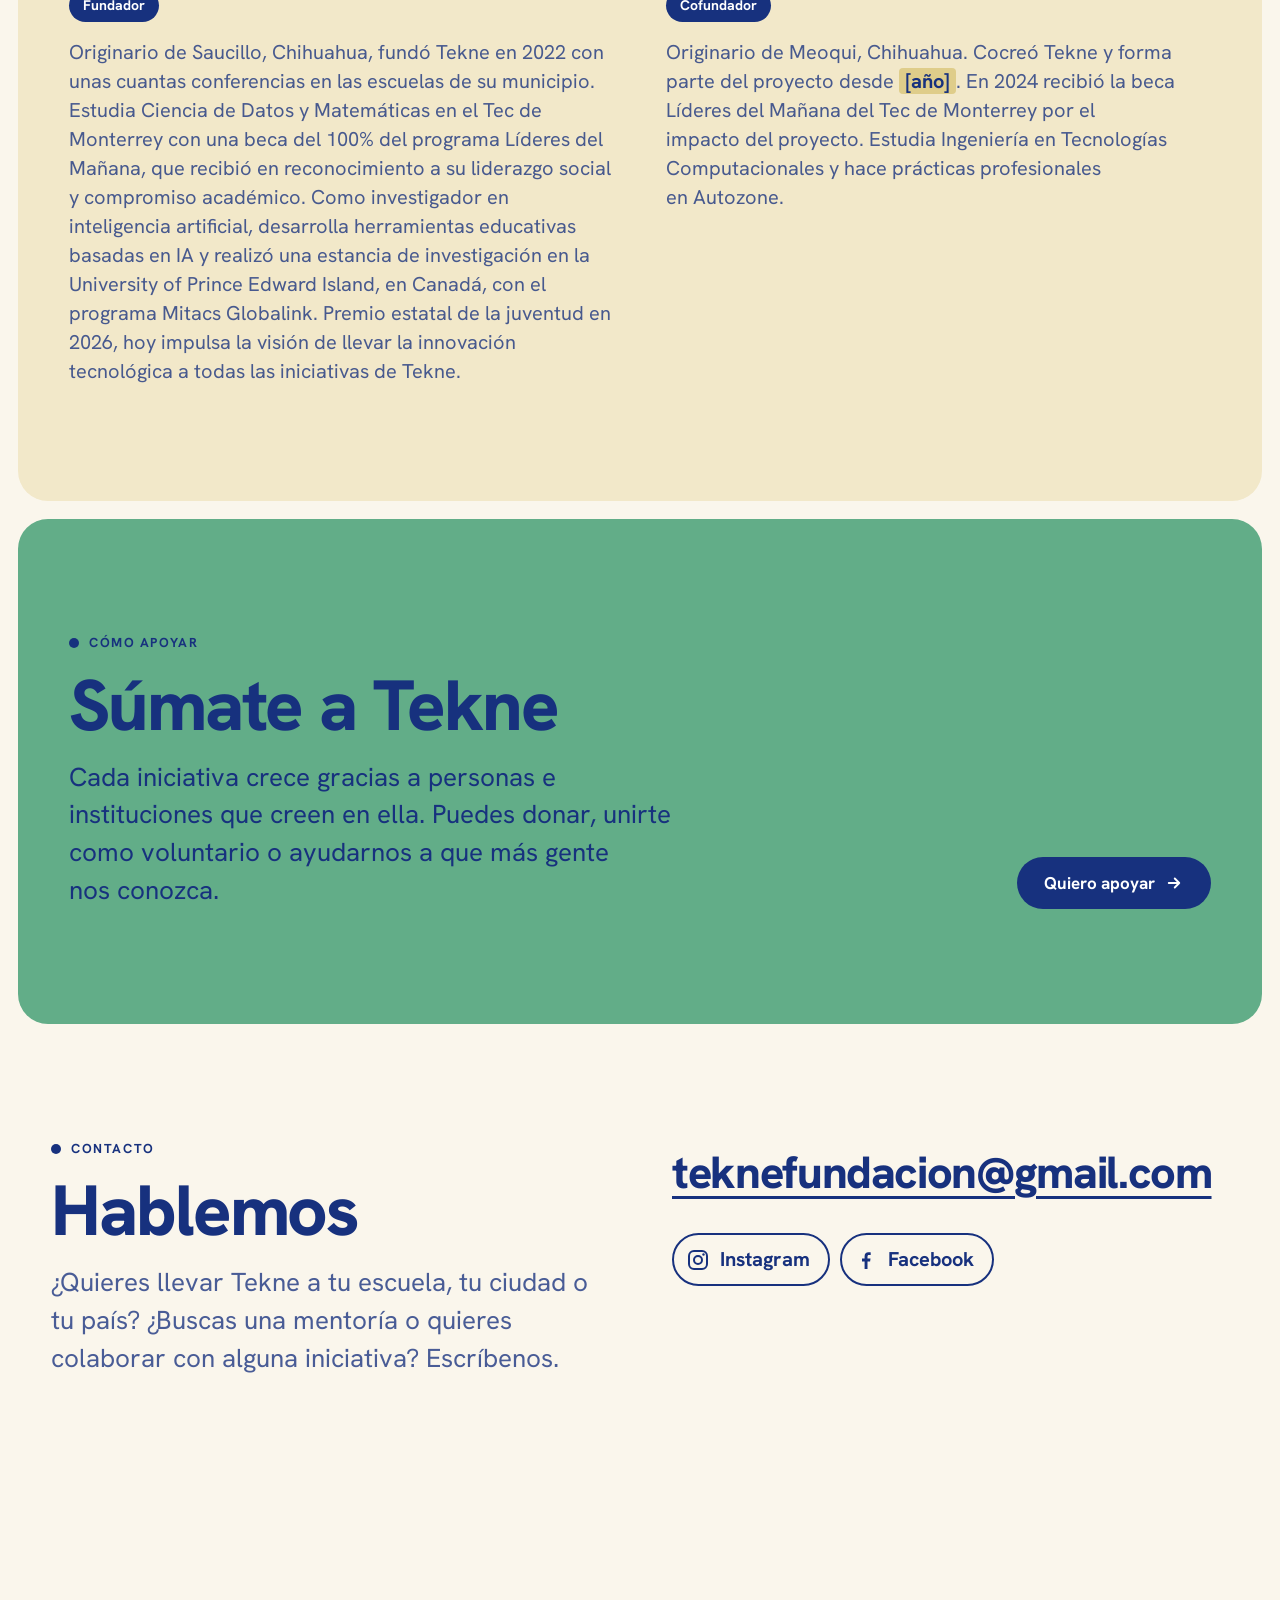
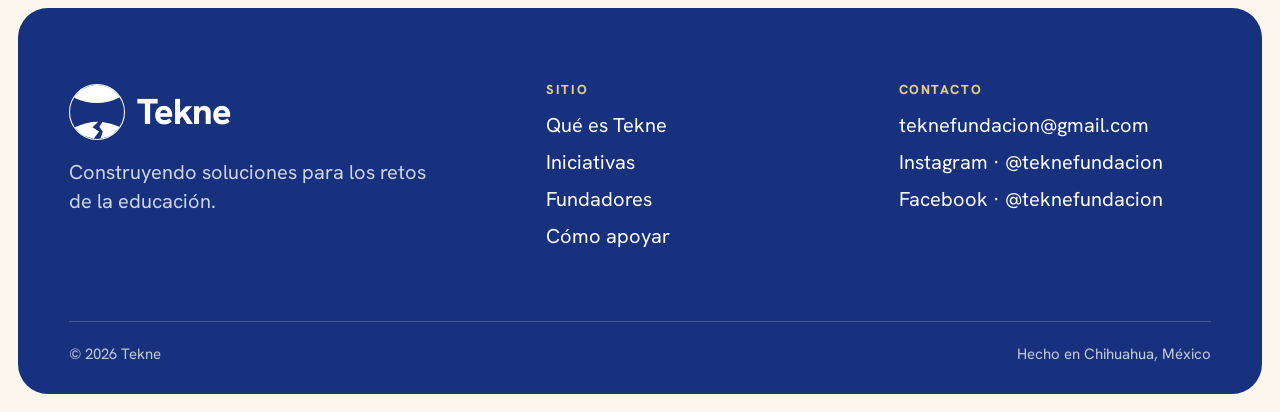
==== commit ced191fb: "pharos corrección" ====
--- a/index.html
+++ b/index.html
@@ -174,7 +174,7 @@
               <div class="ph ph--square ph--on-color">Logo Pharos</div>
             </div>
             <h3>Pharos</h3>
-            <p class="initiative-card-motto">Una guía para cada forma de aprender</p>
+            <p class="initiative-card-motto">Una herramienta para cada forma de aprender</p>
             <p class="initiative-card-desc">Herramienta con inteligencia artificial que da a maestros y familias estrategias personalizadas para niñas y niños con dificultades en funciones ejecutivas.</p>
             <span class="initiative-card-cta">Conoce Pharos
               <span class="arrow-circle" aria-hidden="true"><svg width="20" height="20" viewBox="0 0 24 24" fill="none" stroke="currentColor" stroke-width="2.5" stroke-linecap="round" stroke-linejoin="round"><path d="M5 12h14M13 6l6 6-6 6"/></svg></span>
--- a/assets/css/styles.css
+++ b/assets/css/styles.css
@@ -422,9 +422,13 @@
 }
 .marquee-track {
   display: flex;
+  flex-wrap: nowrap;
+  align-items: center;
   justify-content: center;
 }
 .marquee-group {
+  /* margin: 0 evita que la regla general "p + p" baje la segunda copia */
+  margin: 0;
   display: flex;
   flex-wrap: wrap;
   justify-content: center;
@@ -875,10 +879,25 @@
 }
 .js .reveal.is-visible { opacity: 1; transform: none; }
 
+/* ---------- Logo interactivo: crece un poco al pasar el mouse ----------
+   Solo en dispositivos con mouse (en celulares no hay "hover"). transform no mueve
+   nada más de la página. */
+
+.brand-mark,
+.hero-mark { transition: transform 0.35s cubic-bezier(0.2, 0.7, 0.2, 1); }
+
+@media (hover: hover) {
+  .brand:hover .brand-mark { transform: scale(1.15); }
+}
+@media (hover: hover) and (min-width: 900px) {
+  .hero-mark:hover { transform: scale(1.06); }
+}
+.brand:focus-visible .brand-mark { transform: scale(1.15); }
+
 @media (prefers-reduced-motion: reduce) {
   html { scroll-behavior: auto; }
   .js .reveal { opacity: 1; transform: none; transition: none; }
-  .btn, .initiative-card, .arrow-circle { transition: none; }
+  .btn, .initiative-card, .arrow-circle, .brand-mark, .hero-mark { transition: none; }
 }
 
 /* Fundadores: fotos cuadradas y de ancho limitado en pantallas grandes */
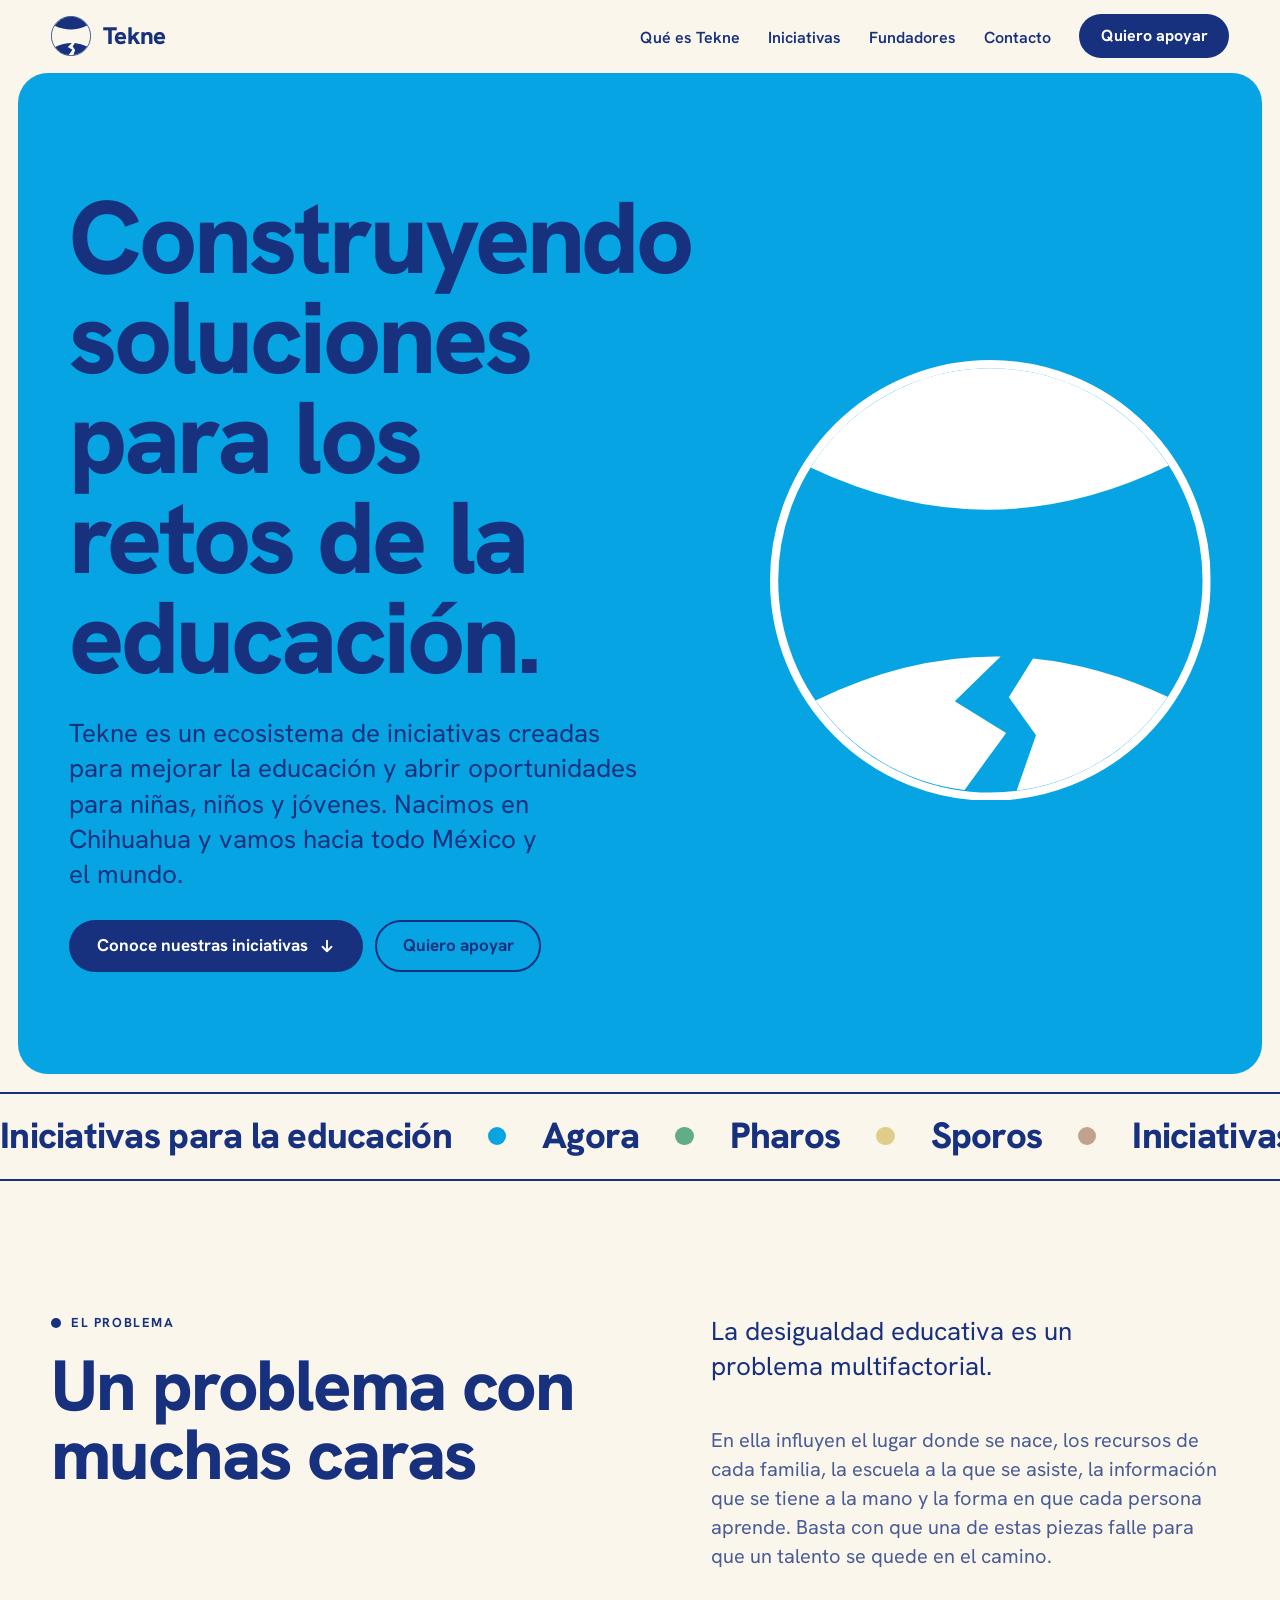
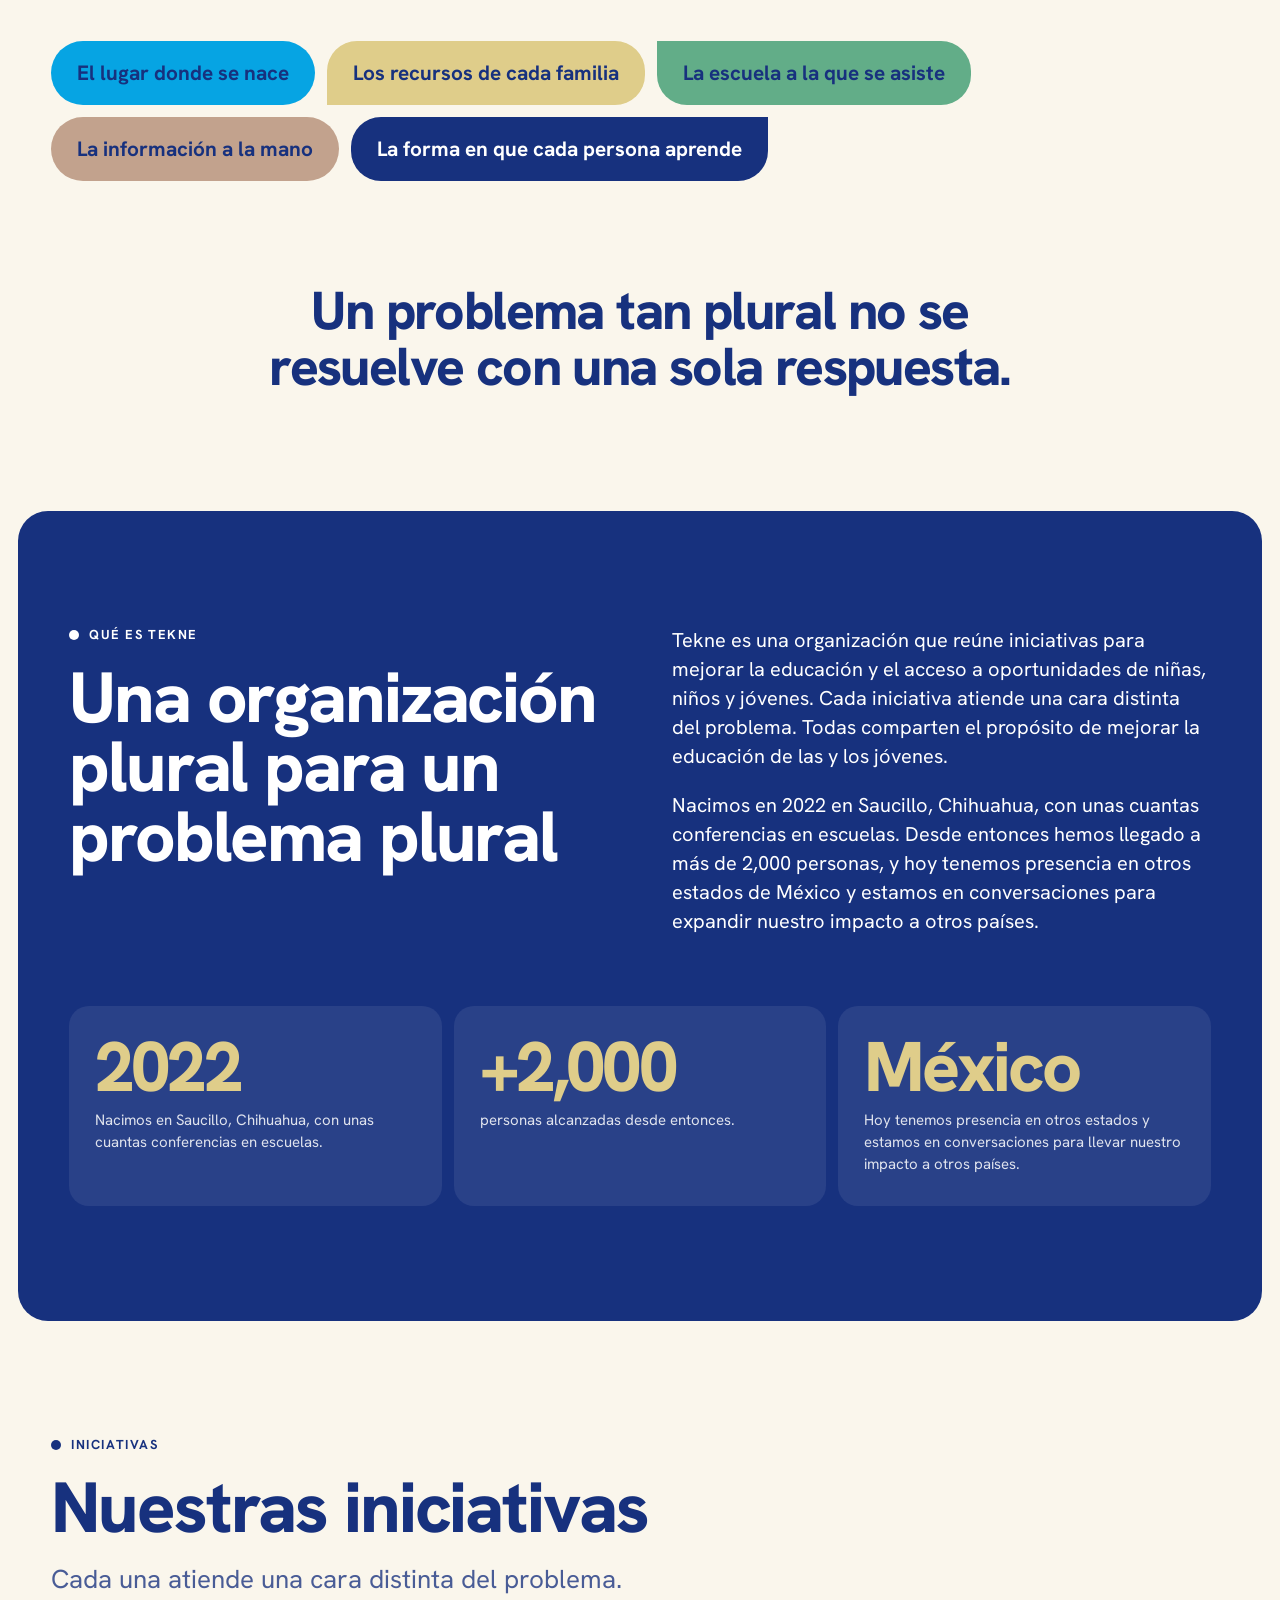
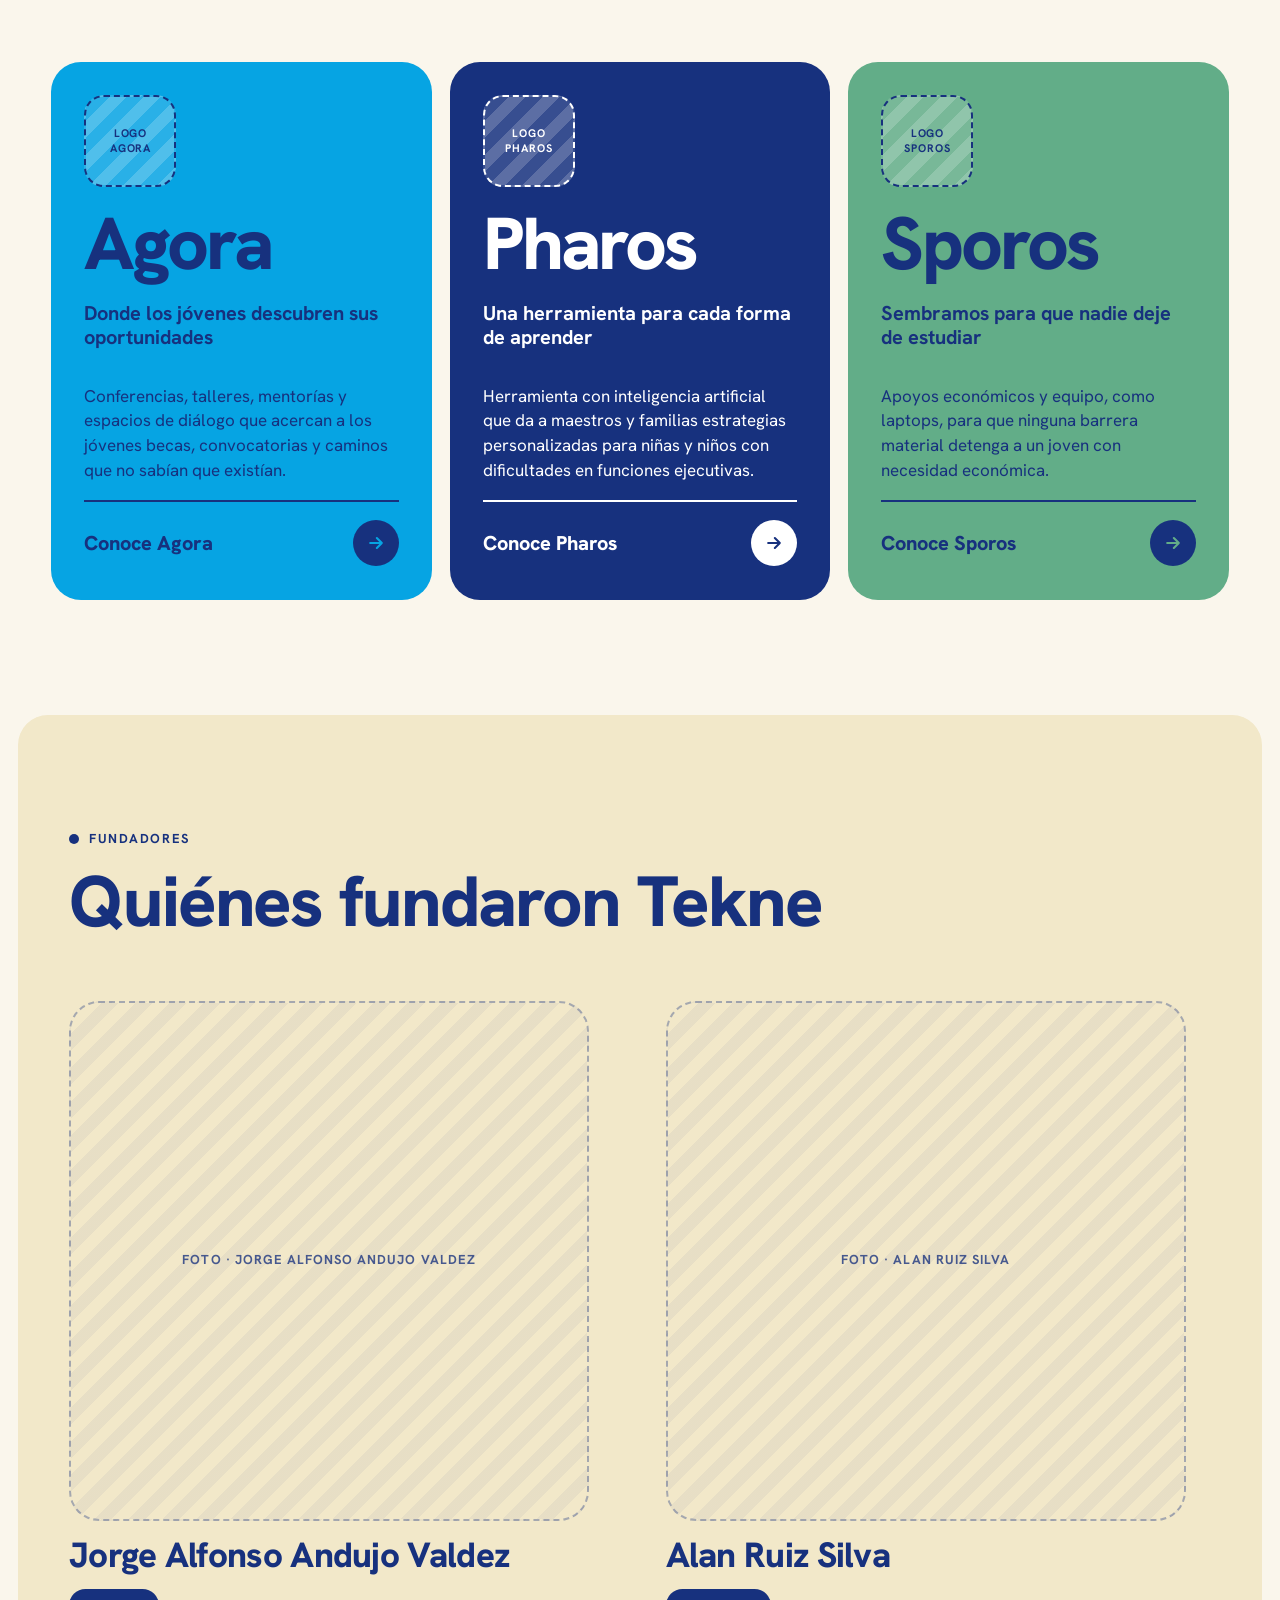
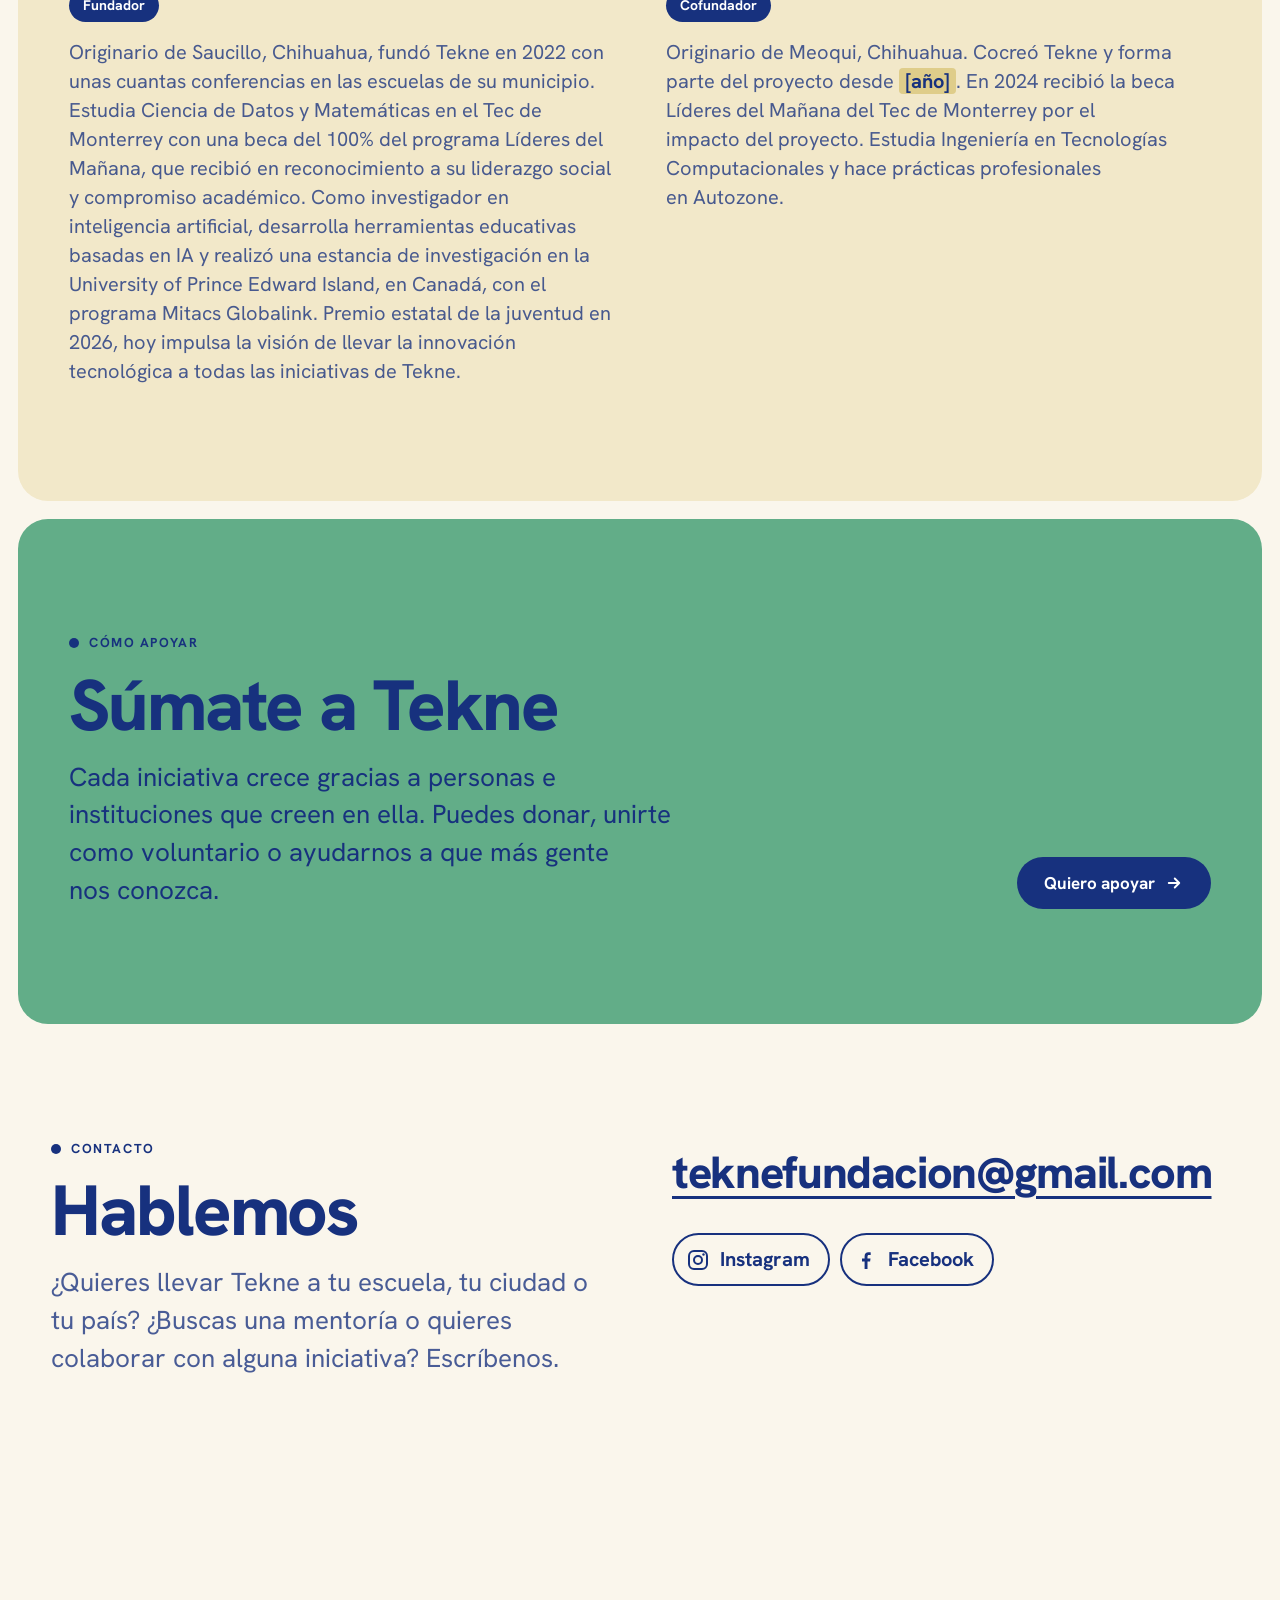
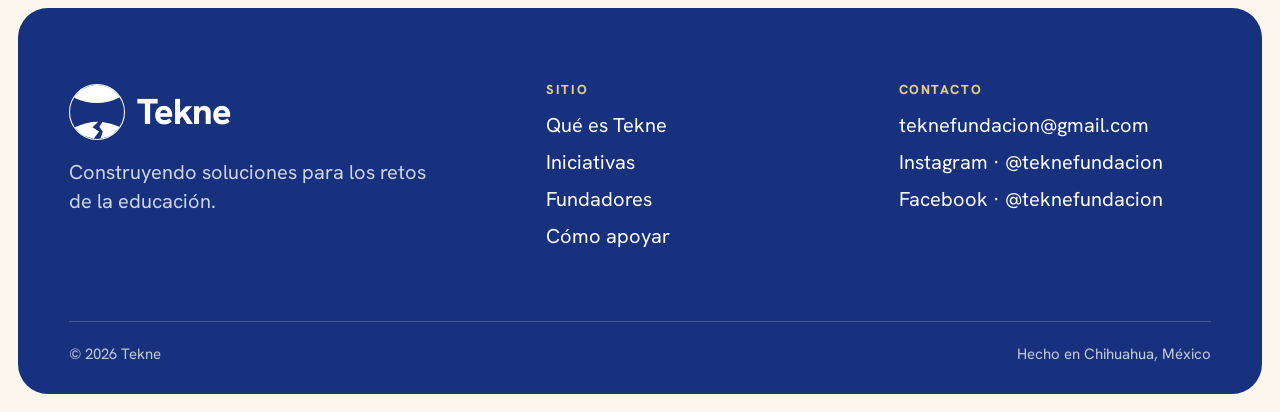
==== commit 331f080e: "nombre completo" ====
--- a/index.html
+++ b/index.html
@@ -206,8 +206,8 @@
         <div class="people people--two">
           <article class="person reveal">
             <!-- Reemplaza el placeholder por: <img class="photo" src="assets/img/jorge-andujo.jpg" alt="Jorge Andujo"> -->
-            <div class="ph ph--photo">Foto · Jorge Andujo</div>
-            <h3 class="person-name">Jorge Andujo</h3>
+            <div class="ph ph--photo">Foto · Jorge Alfonso Andujo Valdez</div>
+            <h3 class="person-name">Jorge Alfonso Andujo Valdez</h3>
             <span class="person-role">Fundador</span>
             <p class="person-bio">Originario de Saucillo, Chihuahua, fundó Tekne en 2022 con unas cuantas conferencias en las escuelas de su municipio. Estudia Ciencia de Datos y Matemáticas en el Tec de Monterrey con una beca del 100% del programa Líderes del Mañana, que recibió en reconocimiento a su liderazgo social y compromiso académico. Como investigador en inteligencia artificial, desarrolla herramientas educativas basadas en IA y realizó una estancia de investigación en la University of Prince Edward Island, en Canadá, con el programa Mitacs Globalink. Premio estatal de la juventud en 2026, hoy impulsa la visión de llevar la innovación tecnológica a todas las iniciativas de Tekne.</p>
           </article>
